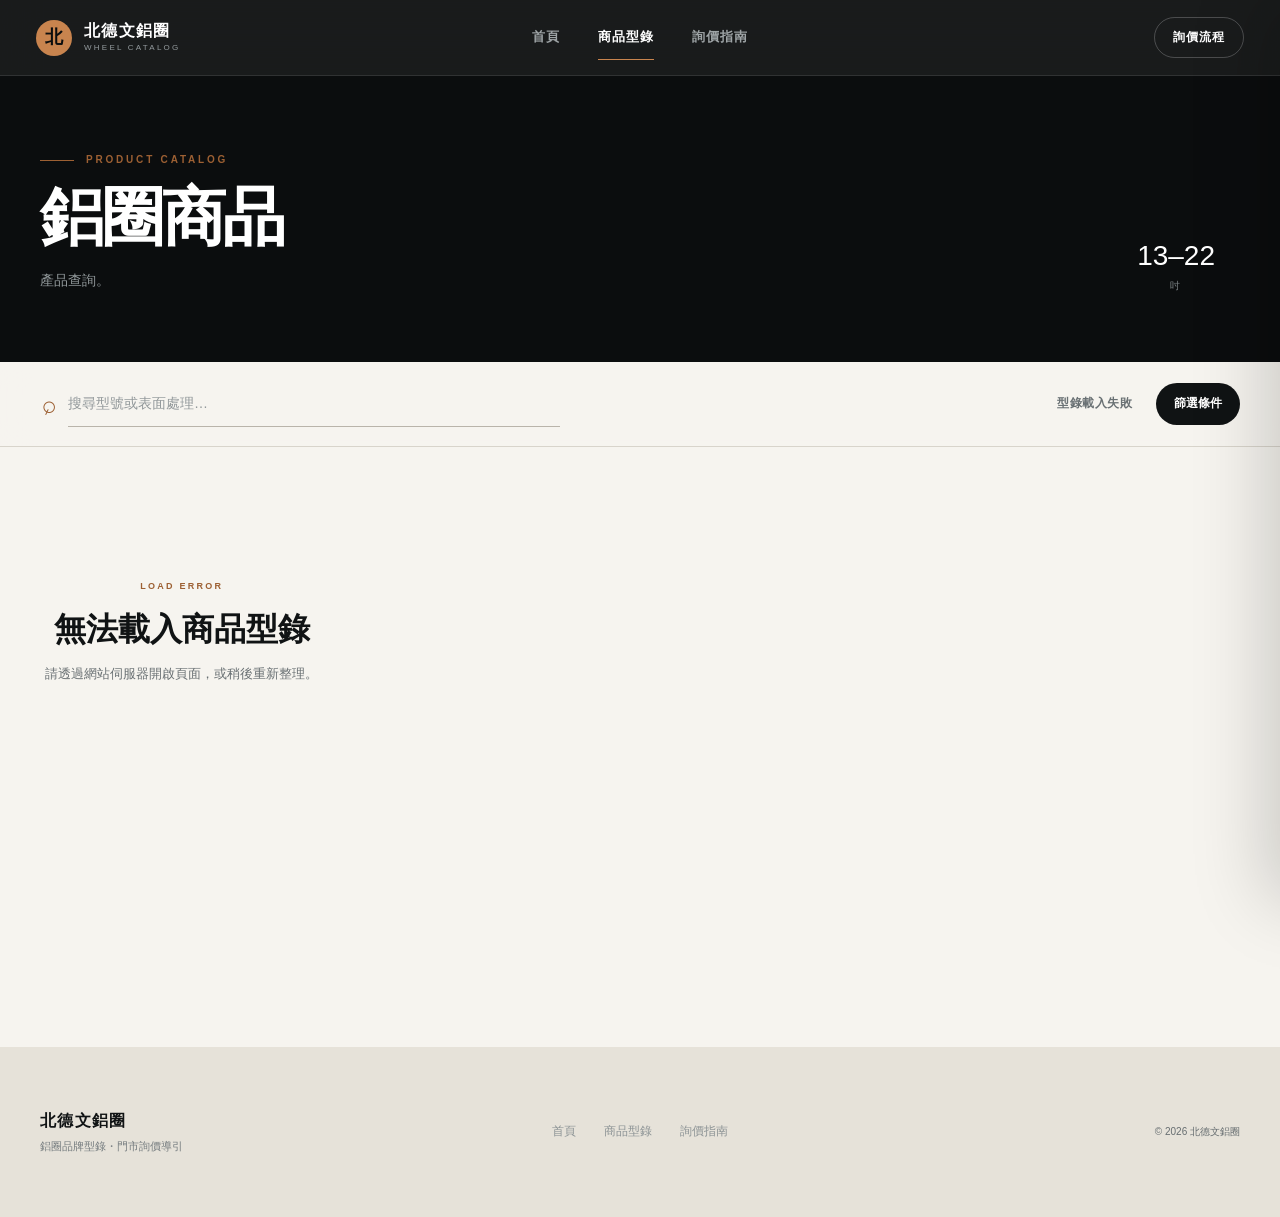
==== productlist.html @ 9b6af327 "Update productlist.html" ====
<!DOCTYPE html>
<html lang="zh-Hant">
<head>
  <meta charset="utf-8">
  <meta name="viewport" content="width=device-width, initial-scale=1, viewport-fit=cover">
  <meta name="description" content="瀏覽北德文鋁圈商品型錄，依型號、尺寸、PCD 與製程篩選，並複製規格至門市詢價。">
  <meta name="theme-color" content="#0b0d0e">
  <title>商品型錄｜北德文鋁圈</title>
  <link rel="icon" href="./public/images/wheels/18/2341古銅色.PNG" type="image/png">
  <link rel="stylesheet" href="./assets/css/style.css">
  <script defer src="./assets/js/app.js"></script>
</head>
<body class="catalog-page">
  <header class="site-header site-header--dark">
    <a class="brand" href="index.html" aria-label="北德文鋁圈首頁">
      <span class="brand__mark" aria-hidden="true">北</span>
      <span class="brand__text">
        <strong>北德文鋁圈</strong>
        <small>WHEEL CATALOG</small>
      </span>
    </a>
    <nav class="site-nav" aria-label="主要導覽">
      <a href="index.html">首頁</a>
      <a class="is-active" href="productlist.html">商品型錄</a>
      <a href="index.html#inquiry">詢價指南</a>
    </nav>
    <a class="header-action" href="index.html#inquiry">詢價流程</a>
  </header>

  <main>
    <section class="catalog-hero">
      <div class="section-shell catalog-hero__inner">
        <div>
          <p class="eyebrow eyebrow--dark"><span></span> PRODUCT CATALOG</p>
          <h1>鋁圈商品</h1>
          <p>產品查詢。</p>
        </div>
        <dl class="catalog-summary" aria-label="型錄資料統計">
          <div><dt>13–22</dt><dd>吋</dd></div>
        </dl>
      </div>
    </section>

    <section class="catalog-tools" aria-label="型錄搜尋與篩選">
      <div class="section-shell catalog-tools__inner">
        <label class="catalog-search" for="searchInput">
          <span aria-hidden="true">⌕</span>
          <input type="search" id="searchInput" placeholder="搜尋型號或表面處理…" autocomplete="off">
        </label>
        <div class="catalog-tools__status">
          <span id="resultCounter" aria-live="polite">載入中…</span>
          <button type="button" id="filterTrigger" class="filter-trigger" aria-controls="filterDrawer" aria-expanded="false">
            篩選條件 <span id="activeFilterCount" class="filter-count hidden">0</span>
          </button>
        </div>
      </div>
    </section>

    <aside id="filterDrawer" class="drawer" aria-hidden="true" aria-labelledby="filterTitle">
      <div class="drawer-header">
        <div><p>FILTER</p><h2 id="filterTitle">精確篩選</h2></div>
        <button type="button" id="filterClose" class="icon-button" aria-label="關閉篩選條件">&times;</button>
      </div>
      <div class="drawer-body">
        <section>
          <h3>吋數</h3>
          <div id="filterSizes" class="chips"></div>
        </section>
        <section>
          <h3>PCD 孔徑</h3>
          <div id="filterPCD" class="chips"></div>
        </section>
        <section>
          <h3>製造工藝</h3>
          <div id="filterCategories" class="chips"></div>
        </section>
      </div>
      <div class="drawer-footer">
        <button type="button" id="filterClear" class="button button--outline">清除條件</button>
        <button type="button" id="filterApply" class="button button--dark">查看結果</button>
      </div>
    </aside>
    <button type="button" id="drawerBackdrop" class="backdrop hidden" aria-label="關閉篩選條件"></button>

    <section class="catalog-results section-shell" aria-labelledby="resultCounter">
      <div id="activeFilters" class="active-filters" aria-live="polite"></div>
      <div id="grid" class="product-grid"></div>
      <div id="emptyState" class="empty-state hidden">
        <span>NO MATCH</span>
        <h2>找不到符合條件的款式</h2>
        <p>試著清除部分篩選，或只使用型號關鍵字搜尋。</p>
        <button type="button" id="emptyClear" class="button button--dark">清除所有條件</button>
      </div>
      <div id="sentinel" aria-hidden="true"></div>
      <div id="loader" class="loader" aria-label="正在載入商品">
        <span></span><span></span><span></span>
      </div>
    </section>
  </main>

  <dialog id="detailModal" class="product-modal" aria-labelledby="modalTitle">
    <div class="product-modal__content">
      <button type="button" class="modal-close icon-button" aria-label="關閉商品規格">&times;</button>
      <div class="product-modal__grid">
        <div class="product-modal__media" id="modalMedia">
        </div>
        <div class="product-modal__info">
          <p id="modalCategory" class="modal-eyebrow"></p>
          <h2 id="modalTitle"></h2>
          <p id="modalSubtitle" class="modal-subtitle"></p>

          <div class="variant-heading">
            <div><strong>可選規格</strong><span id="modalVariantCount"></span></div>
            <small>帳面規格，實際適配請由門市確認</small>
          </div>
          <div class="variant-table-wrap">
            <table class="variant-table">
              <thead><tr><th>吋數</th><th>PCD</th><th>J 值</th><th>ET</th><th>中心孔</th></tr></thead>
              <tbody id="modalVariants"></tbody>
            </table>
          </div>

          <div class="inquiry-panel">
            <div><strong>準備詢價</strong><p>複製型號與規格，再連同車型、年份交給門市確認。</p></div>
            <button type="button" id="copyInquiry" class="button button--accent">複製詢價資訊</button>
          </div>
        </div>
      </div>
    </div>
  </dialog>

  <div id="toast" class="toast" role="status" aria-live="polite"></div>

  <footer class="site-footer site-footer--light">
    <div class="site-footer__inner">
      <div><strong>北德文鋁圈</strong><p>鋁圈品牌型錄・門市詢價導引</p></div>
      <div class="site-footer__links"><a href="index.html">首頁</a><a href="productlist.html">商品型錄</a><a href="index.html#inquiry">詢價指南</a></div>
      <small>&copy; 2026 北德文鋁圈</small>
    </div>
  </footer>
</body>
</html>
---- assets/css/style.css ----
@charset "UTF-8";

:root {
  --font-primary: "Microsoft JhengHei", "微軟正黑體", Arial, sans-serif;
  --ink: #101314;
  --ink-soft: #292e30;
  --paper: #f3f1eb;
  --paper-deep: #e9e5dc;
  --panel: #ffffff;
  --muted: #697073;
  --line: #d8d4cb;
  --accent: #c8844e;
  --accent-dark: #9d6033;
  --dark: #0b0d0e;
  --dark-panel: #141719;
  --radius-sm: 8px;
  --radius-md: 16px;
  --radius-lg: 28px;
  --shadow-soft: 0 22px 60px rgba(17, 20, 21, 0.1);
  --shell: 1360px;
}

*, *::before, *::after { box-sizing: border-box; }

html { scroll-behavior: smooth; }

body {
  margin: 0;
  min-width: 320px;
  color: var(--ink);
  background: var(--paper);
  font-family: var(--font-primary);
  line-height: 1.6;
  -webkit-font-smoothing: antialiased;
}

body:has(dialog[open]) { overflow: hidden; }

a { color: inherit; text-decoration: none; }
button, input { font: inherit; }
button { color: inherit; }
img { display: block; max-width: 100%; }
h1, h2, h3, p { margin-top: 0; }

.hidden { display: none !important; }
.section-shell { width: min(calc(100% - 80px), var(--shell)); margin-inline: auto; }

.site-header {
  position: sticky;
  top: 0;
  z-index: 1000;
  height: 76px;
  display: grid;
  grid-template-columns: 1fr auto 1fr;
  align-items: center;
  padding: 0 max(36px, calc((100vw - var(--shell)) / 2));
  border-bottom: 1px solid rgba(255, 255, 255, 0.1);
}

.site-header--dark {
  color: #fff;
  background: rgba(11, 13, 14, 0.94);
  backdrop-filter: blur(18px);
}

.brand { display: inline-flex; align-items: center; gap: 12px; justify-self: start; }
.brand__mark {
  width: 36px;
  height: 36px;
  display: grid;
  place-items: center;
  color: var(--dark);
  background: var(--accent);
  border-radius: 50%;
  font-family: var(--font-primary);
  font-size: 18px;
  font-weight: 800;
}
.brand__text { display: grid; line-height: 1.1; }
.brand__text strong { font-size: 16px; letter-spacing: 0.08em; }
.brand__text small { margin-top: 5px; color: #949b9e; font-size: 8px; letter-spacing: 0.28em; }

.site-nav { display: flex; align-items: center; gap: 38px; }
.site-nav a { position: relative; color: #9ea4a6; font-size: 13px; font-weight: 650; letter-spacing: 0.08em; }
.site-nav a::after {
  content: "";
  position: absolute;
  right: 0;
  bottom: -12px;
  left: 0;
  height: 1px;
  background: var(--accent);
  transform: scaleX(0);
  transition: transform 180ms ease;
}
.site-nav a:hover, .site-nav a.is-active { color: #fff; }
.site-nav a:hover::after, .site-nav a.is-active::after { transform: scaleX(1); }

.header-action {
  justify-self: end;
  padding: 10px 18px;
  border: 1px solid rgba(255, 255, 255, 0.22);
  border-radius: 999px;
  font-size: 12px;
  font-weight: 700;
  letter-spacing: 0.08em;
  transition: border-color 180ms ease, background 180ms ease;
}
.header-action:hover { background: rgba(255, 255, 255, 0.08); border-color: rgba(255, 255, 255, 0.5); }

.button {
  min-height: 48px;
  display: inline-flex;
  align-items: center;
  justify-content: center;
  gap: 12px;
  padding: 0 22px;
  border: 1px solid transparent;
  border-radius: 999px;
  cursor: pointer;
  font-size: 13px;
  font-weight: 760;
  letter-spacing: 0.04em;
  transition: transform 180ms ease, background 180ms ease, border-color 180ms ease;
}
.button:hover { transform: translateY(-2px); }
.button--accent { color: #111; background: var(--accent); }
.button--accent:hover { background: #d89660; }
.button--dark { color: #fff; background: var(--ink); }
.button--dark:hover { background: #252a2c; }
.button--light { color: var(--dark); background: #fff; }
.button--outline { color: var(--ink); background: transparent; border-color: var(--line); }
.button--ghost-light { color: #fff; border-color: rgba(255, 255, 255, 0.22); }
.button--ghost-light:hover { border-color: rgba(255, 255, 255, 0.6); background: rgba(255, 255, 255, 0.06); }

.eyebrow, .section-kicker {
  display: flex;
  align-items: center;
  gap: 12px;
  color: var(--accent);
  font-size: 10px;
  font-weight: 800;
  letter-spacing: 0.28em;
  text-transform: uppercase;
}
.eyebrow span { width: 34px; height: 1px; background: currentColor; }
.eyebrow--dark { color: var(--accent-dark); }

/* Home */
.home-hero {
  position: relative;
  min-height: calc(100vh - 76px);
  overflow: hidden;
  color: #fff;
  background:
    radial-gradient(circle at 70% 42%, rgba(200, 132, 78, 0.12), transparent 34%),
    linear-gradient(110deg, #0b0d0e 0%, #101315 62%, #080a0b 100%);
}
.home-hero::before {
  content: "";
  position: absolute;
  inset: 0;
  opacity: 0.22;
  background-image: linear-gradient(rgba(255,255,255,0.045) 1px, transparent 1px), linear-gradient(90deg, rgba(255,255,255,0.045) 1px, transparent 1px);
  background-size: 80px 80px;
  mask-image: linear-gradient(90deg, transparent, #000 55%, #000);
}
.home-hero__inner {
  position: relative;
  z-index: 1;
  width: min(calc(100% - 80px), var(--shell));
  min-height: calc(100vh - 76px);
  margin-inline: auto;
  display: grid;
  grid-template-columns: minmax(480px, 0.92fr) minmax(520px, 1.08fr);
  align-items: center;
  gap: 58px;
  padding: 70px 0 60px;
}
.home-hero__copy { position: relative; z-index: 2; }
.home-hero__copy h1 {
  margin: 24px 0 24px;
  max-width: 720px;
  font-family: var(--font-primary);
  font-size: clamp(58px, 5.4vw, 86px);
  font-weight: 600;
  line-height: 1.09;
  letter-spacing: -0.055em;
}
.home-hero__copy h1 em { color: var(--accent); font-style: normal; }
.home-hero__lead { max-width: 590px; margin-bottom: 34px; color: #aeb4b6; font-size: 16px; line-height: 1.9; }
.hero-actions { display: flex; flex-wrap: wrap; gap: 12px; }
.hero-facts { display: flex; gap: 0; margin: 52px 0 0; }
.hero-facts div { min-width: 128px; padding-right: 30px; }
.hero-facts div + div { padding-left: 30px; border-left: 1px solid rgba(255, 255, 255, 0.14); }
.hero-facts dt { font-family: var(--font-primary); font-size: 28px; line-height: 1; }
.hero-facts dd { margin: 8px 0 0; color: #7e8588; font-size: 11px; letter-spacing: 0.13em; }

.home-hero__visual { position: relative; min-height: 650px; display: grid; place-items: center; }
.hero-visual__label {
  position: absolute;
  top: 4%;
  right: -5%;
  color: rgba(255, 255, 255, 0.035);
  font-family: var(--font-primary);
  font-size: 220px;
  font-weight: 700;
  letter-spacing: -0.08em;
}
.hero-wheel-stage {
  position: relative;
  width: min(100%, 650px);
  aspect-ratio: 1;
  display: grid;
  place-items: center;
  overflow: hidden;
  border: 1px solid rgba(255, 255, 255, 0.1);
  border-radius: 50%;
  background: #666;
  box-shadow: 0 50px 120px rgba(0, 0, 0, 0.45);
}
.hero-wheel-stage::after {
  content: "";
  position: absolute;
  inset: 6%;
  border: 1px solid rgba(255, 255, 255, 0.12);
  border-radius: 50%;
  pointer-events: none;
}
.hero-wheel-stage img { width: 100%; height: 100%; object-fit: cover; }
.hero-spec-card {
  position: absolute;
  right: 0;
  bottom: 9%;
  min-width: 255px;
  display: grid;
  padding: 20px 22px;
  border-left: 3px solid var(--accent);
  background: rgba(13, 16, 17, 0.9);
  box-shadow: var(--shadow-soft);
  backdrop-filter: blur(16px);
}
.hero-spec-card span { color: var(--accent); font-size: 9px; font-weight: 800; letter-spacing: 0.2em; }
.hero-spec-card strong { margin-top: 6px; font-size: 17px; }
.hero-spec-card small { margin-top: 3px; color: #8d9496; font-size: 11px; }

.catalog-shortcuts { padding: 112px 0 120px; }
.section-heading { margin-bottom: 44px; }
.section-heading--split { display: flex; align-items: end; justify-content: space-between; gap: 50px; }
.section-heading h2 {
  max-width: 680px;
  margin: 8px 0 0;
  font-family: var(--font-primary);
  font-size: clamp(36px, 3.5vw, 54px);
  font-weight: 600;
  line-height: 1.2;
  letter-spacing: -0.04em;
}
.section-heading--split > p { max-width: 430px; margin: 0; color: var(--muted); font-size: 14px; line-height: 1.9; }

.process-grid { display: grid; grid-template-columns: repeat(3, 1fr); gap: 18px; scroll-margin-top: 110px; }
.process-card {
  min-height: 310px;
  display: grid;
  grid-template-rows: auto 1fr auto;
  padding: 30px;
  border: 1px solid var(--line);
  border-radius: var(--radius-md);
  background: rgba(255, 255, 255, 0.38);
  transition: transform 220ms ease, background 220ms ease, box-shadow 220ms ease;
}
.process-card:hover { transform: translateY(-8px); background: #fff; box-shadow: var(--shadow-soft); }
.process-card--accent { color: #fff; border-color: var(--ink); background: var(--ink); }
.process-card--accent:hover { background: #202426; }
.process-card__number { justify-self: end; color: var(--accent); font-family: var(--font-primary); font-size: 20px; }
.process-card div { align-self: end; }
.process-card div > p { margin-bottom: 10px; color: var(--accent); font-size: 9px; font-weight: 800; letter-spacing: 0.24em; }
.process-card h3 { margin-bottom: 12px; font-size: 28px; letter-spacing: -0.03em; }
.process-card div > span { color: var(--muted); font-size: 13px; line-height: 1.8; }
.process-card--accent div > span { color: #aeb4b6; }
.process-card b { margin-top: 22px; font-size: 24px; font-weight: 400; }

.featured-section { padding: 112px 0 124px; background: #fff; }
.text-link { color: var(--ink); font-size: 13px; font-weight: 750; border-bottom: 1px solid var(--ink); }
.featured-grid { display: grid; grid-template-columns: repeat(3, 1fr); gap: 20px; }
.featured-card { display: block; }
.featured-card__media {
  position: relative;
  aspect-ratio: 1 / 1.08;
  overflow: hidden;
  background: #666;
}
.featured-card__media img { width: 100%; height: 100%; object-fit: cover; transition: transform 550ms cubic-bezier(.2,.7,.2,1); }
.featured-card:hover .featured-card__media img { transform: scale(1.035); }
.featured-card__media > span {
  position: absolute;
  top: 18px;
  left: 18px;
  padding: 7px 11px;
  color: #fff;
  background: rgba(10, 12, 13, 0.78);
  font-size: 10px;
  font-weight: 800;
  letter-spacing: 0.1em;
}
.featured-card__body { display: flex; align-items: end; justify-content: space-between; padding: 18px 2px 0; }
.featured-card__body small { color: var(--accent-dark); font-size: 9px; font-weight: 800; letter-spacing: 0.18em; }
.featured-card__body h3 { margin: 2px 0 0; font-family: var(--font-primary); font-size: 30px; line-height: 1; }
.featured-card__body p { margin: 0; color: var(--muted); font-size: 12px; }

.inquiry-section { padding: 120px 0; color: #fff; background: var(--dark); scroll-margin-top: 76px; }
.section-kicker--light { color: var(--accent); }
.inquiry-layout { display: grid; grid-template-columns: 0.9fr 1.1fr; gap: 110px; align-items: center; }
.inquiry-copy h2 { margin: 10px 0 22px; font-family: var(--font-primary); font-size: clamp(42px, 4vw, 62px); font-weight: 600; line-height: 1.2; letter-spacing: -0.04em; }
.inquiry-copy > p:not(.section-kicker) { max-width: 520px; margin-bottom: 30px; color: #989fa2; font-size: 14px; line-height: 1.9; }
.inquiry-steps { margin: 0; padding: 0; list-style: none; border-top: 1px solid rgba(255,255,255,.13); }
.inquiry-steps li { display: grid; grid-template-columns: 60px 1fr; gap: 22px; padding: 28px 0; border-bottom: 1px solid rgba(255,255,255,.13); }
.inquiry-steps li > span { color: var(--accent); font-family: var(--font-primary); font-size: 19px; }
.inquiry-steps strong { font-size: 16px; }
.inquiry-steps p { margin: 6px 0 0; color: #858c8f; font-size: 13px; }

.site-footer { color: #fff; background: #070809; }
.site-footer--light { color: var(--ink); background: #e6e2d9; }
.site-footer__inner {
  width: min(calc(100% - 80px), var(--shell));
  min-height: 170px;
  margin-inline: auto;
  display: grid;
  grid-template-columns: 1fr auto 1fr;
  align-items: center;
  gap: 30px;
}
.site-footer strong { font-size: 16px; letter-spacing: 0.08em; }
.site-footer p { margin: 5px 0 0; color: #757c7f; font-size: 11px; }
.site-footer__links { display: flex; gap: 28px; color: #8c9395; font-size: 12px; }
.site-footer small { justify-self: end; color: #666d70; font-size: 10px; }

/* Catalog */
.catalog-page { background: #f6f4ef; }
.catalog-hero { padding: 76px 0 68px; color: #fff; background: var(--dark); }
.catalog-hero__inner { display: flex; align-items: end; justify-content: space-between; gap: 70px; }
.catalog-hero h1 { margin: 16px 0 16px; font-family: var(--font-primary); font-size: clamp(46px, 5vw, 70px); font-weight: 600; letter-spacing: -0.05em; line-height: 1.05; }
.catalog-hero__inner > div > p:last-child { max-width: 650px; margin-bottom: 0; color: #92999b; font-size: 14px; line-height: 1.9; }
.catalog-summary { display: flex; flex-shrink: 0; margin: 0; }
.catalog-summary div { min-width: 105px; padding: 0 25px; text-align: center; }
.catalog-summary div + div { border-left: 1px solid rgba(255,255,255,.14); }
.catalog-summary dt { font-family: var(--font-primary); font-size: 28px; line-height: 1; }
.catalog-summary dd { margin: 8px 0 0; color: #7e8588; font-size: 10px; letter-spacing: .12em; }

.catalog-tools { position: sticky; top: 76px; z-index: 90; border-bottom: 1px solid var(--line); background: rgba(246, 244, 239, .92); backdrop-filter: blur(16px); }
.catalog-tools__inner { min-height: 84px; display: flex; align-items: center; justify-content: space-between; gap: 30px; }
.catalog-search { width: min(520px, 48vw); display: flex; align-items: center; gap: 13px; }
.catalog-search > span { color: var(--accent-dark); font-size: 25px; transform: rotate(-20deg); }
.catalog-search input { width: 100%; padding: 12px 0; border: 0; border-bottom: 1px solid #b9b4aa; outline: none; color: var(--ink); background: transparent; font-size: 14px; }
.catalog-search input:focus { border-color: var(--ink); }
.catalog-search input::placeholder { color: #92989a; }
.catalog-tools__status { display: flex; align-items: center; gap: 24px; }
#resultCounter { color: var(--muted); font-size: 12px; font-weight: 650; letter-spacing: .04em; }
.filter-trigger { min-height: 42px; padding: 0 18px; border: 0; border-radius: 999px; color: #fff; background: var(--ink); cursor: pointer; font-size: 12px; font-weight: 740; }
.filter-count { min-width: 20px; height: 20px; display: inline-grid; place-items: center; margin-left: 6px; border-radius: 50%; color: var(--ink); background: var(--accent); font-size: 10px; }

.catalog-results { min-height: 600px; padding-top: 34px; padding-bottom: 110px; }
.active-filters { min-height: 0; display: flex; flex-wrap: wrap; gap: 8px; margin-bottom: 22px; }
.active-filters:empty { margin-bottom: 0; }
.active-filter {
  display: inline-flex;
  align-items: center;
  gap: 8px;
  padding: 7px 11px;
  border: 1px solid var(--line);
  border-radius: 999px;
  background: #fff;
  font-size: 11px;
}
.active-filter button { border: 0; padding: 0; background: none; cursor: pointer; color: var(--muted); }

.product-grid { display: grid; grid-template-columns: repeat(4, minmax(0, 1fr)); gap: 22px; }
.product-card {
  min-width: 0;
  padding: 0;
  overflow: hidden;
  border: 1px solid #e2ded5;
  border-radius: var(--radius-md);
  text-align: left;
  background: #fff;
  cursor: pointer;
  transition: transform 220ms ease, box-shadow 220ms ease, border-color 220ms ease;
}
.product-card:hover { transform: translateY(-7px); border-color: #c9c3b8; box-shadow: var(--shadow-soft); }
.product-card__media { position: relative; aspect-ratio: 1 / 1.02; overflow: hidden; display: grid; place-items: center; background: #666; }
.product-card__media img { width: 100%; height: 100%; object-fit: cover; transition: transform 420ms ease; }
.product-card:hover .product-card__media img { transform: scale(1.025); }
.product-card__badge { position: absolute; top: 14px; left: 14px; z-index: 2; padding: 6px 10px; color: #fff; background: rgba(10,12,13,.82); font-size: 9px; font-weight: 800; letter-spacing: .12em; }
.product-card__placeholder { width: 100%; height: 100%; display: grid; place-items: center; align-content: center; gap: 6px; color: rgba(255,255,255,.72); background: radial-gradient(circle, #797979, #555); }
.product-card__placeholder strong { font-family: var(--font-primary); font-size: 28px; }
.product-card__placeholder span { font-size: 9px; letter-spacing: .2em; }
.product-card__body { padding: 19px 20px 20px; }
.product-card__heading { display: flex; align-items: start; justify-content: space-between; gap: 12px; }
.product-card__heading h2 { margin: 0; font-family: var(--font-primary); font-size: 26px; line-height: 1; }
.product-card__heading span { color: var(--accent-dark); font-size: 10px; font-weight: 750; white-space: nowrap; }
.product-card__finish { min-height: 22px; margin: 8px 0 16px; color: var(--muted); font-size: 12px; }
.product-card__specs { display: grid; grid-template-columns: 1fr 1fr; gap: 8px; padding-top: 14px; border-top: 1px solid #ece9e2; }
.product-card__specs div { display: grid; }
.product-card__specs small { color: #9a9fa1; font-size: 8px; font-weight: 800; letter-spacing: .12em; }
.product-card__specs strong { overflow: hidden; margin-top: 2px; font-size: 11px; font-weight: 700; text-overflow: ellipsis; white-space: nowrap; }

.empty-state { max-width: 500px; margin: 90px auto; text-align: center; }
.empty-state > span { color: var(--accent-dark); font-size: 9px; font-weight: 800; letter-spacing: .25em; }
.empty-state h2 { margin: 8px 0; font-family: var(--font-primary); font-size: 32px; }
.empty-state p { margin-bottom: 24px; color: var(--muted); font-size: 13px; }
.loader { height: 80px; display: flex; align-items: center; justify-content: center; gap: 6px; }
.loader span { width: 5px; height: 5px; border-radius: 50%; background: var(--accent); animation: pulse 900ms infinite alternate; }
.loader span:nth-child(2) { animation-delay: 160ms; }
.loader span:nth-child(3) { animation-delay: 320ms; }
@keyframes pulse { to { opacity: .22; transform: translateY(-4px); } }

.drawer {
  position: fixed;
  top: 0;
  right: -410px;
  z-index: 1300;
  width: min(400px, 100vw);
  height: 100dvh;
  display: flex;
  flex-direction: column;
  background: #fff;
  box-shadow: -24px 0 70px rgba(0,0,0,.18);
  transition: right 300ms cubic-bezier(.2,.7,.2,1);
}
.drawer.open { right: 0; }
.drawer-header { display: flex; align-items: center; justify-content: space-between; padding: 28px 30px; border-bottom: 1px solid var(--line); }
.drawer-header p { margin: 0 0 2px; color: var(--accent-dark); font-size: 8px; font-weight: 800; letter-spacing: .22em; }
.drawer-header h2 { margin: 0; font-family: var(--font-primary); font-size: 27px; }
.icon-button { width: 38px; height: 38px; display: grid; place-items: center; padding: 0; border: 1px solid var(--line); border-radius: 50%; background: #fff; cursor: pointer; font-size: 22px; line-height: 1; }
.drawer-body { flex: 1; overflow-y: auto; padding: 28px 30px; }
.drawer-body section + section { margin-top: 32px; }
.drawer-body h3 { margin-bottom: 13px; color: #777e80; font-size: 10px; font-weight: 800; letter-spacing: .12em; }
.chips { display: flex; flex-wrap: wrap; gap: 8px; }
.chip { padding: 8px 13px; border: 1px solid var(--line); border-radius: 999px; background: #fff; cursor: pointer; font-size: 11px; transition: all 160ms ease; }
.chip:hover { border-color: #9d9890; }
.chip.active { color: #fff; border-color: var(--ink); background: var(--ink); }
.drawer-footer { display: grid; grid-template-columns: 1fr 1.15fr; gap: 10px; padding: 20px 30px 28px; border-top: 1px solid var(--line); }
.backdrop { position: fixed; inset: 0; z-index: 1200; width: 100%; height: 100%; border: 0; background: rgba(0,0,0,.48); backdrop-filter: blur(4px); }

dialog.product-modal {
  width: min(1120px, calc(100vw - 80px));
  max-height: min(820px, calc(100dvh - 60px));
  margin: auto;
  padding: 0;
  overflow: hidden;
  border: 0;
  border-radius: var(--radius-lg);
  background: #fff;
  box-shadow: 0 35px 100px rgba(0,0,0,.4);
}
dialog.product-modal::backdrop { background: rgba(5,7,8,.82); backdrop-filter: blur(10px); }
.product-modal__content { position: relative; }
.modal-close { position: absolute; top: 20px; right: 20px; z-index: 5; }
.product-modal__grid { display: grid; grid-template-columns: minmax(380px, .85fr) minmax(520px, 1.15fr); min-height: 650px; }
.product-modal__media { display: grid; place-items: center; overflow: hidden; background: #666; }
.product-modal__media img { width: 100%; height: 100%; object-fit: cover; }
.product-modal__info { min-width: 0; padding: 54px 48px 40px; overflow: auto; }
.modal-eyebrow { margin-bottom: 4px; color: var(--accent-dark); font-size: 9px; font-weight: 850; letter-spacing: .2em; }
#modalTitle { margin: 0; font-family: var(--font-primary); font-size: 46px; line-height: 1; }
.modal-subtitle { margin: 10px 0 30px; color: var(--muted); font-size: 13px; }
.variant-heading { display: flex; align-items: end; justify-content: space-between; gap: 20px; padding-top: 22px; border-top: 1px solid var(--line); }
.variant-heading div { display: flex; align-items: center; gap: 10px; }
.variant-heading div > span { color: var(--muted); font-size: 11px; }
.variant-heading > small { color: #93999b; font-size: 9px; }
.variant-table-wrap { max-height: 260px; margin-top: 14px; overflow: auto; border: 1px solid #e3dfd7; border-radius: var(--radius-sm); }
.variant-table { width: 100%; border-collapse: collapse; font-variant-numeric: tabular-nums; }
.variant-table th { position: sticky; top: 0; padding: 10px 12px; color: #878d8f; background: #f2f0eb; text-align: left; font-size: 9px; letter-spacing: .08em; }
.variant-table td { padding: 10px 12px; border-top: 1px solid #eeeae3; font-size: 11px; font-weight: 650; }
.inquiry-panel { display: grid; grid-template-columns: 1fr auto; gap: 24px; align-items: center; margin-top: 24px; padding: 20px; border-radius: var(--radius-md); background: #f1eee7; }
.inquiry-panel strong { font-size: 13px; }
.inquiry-panel p { margin: 3px 0 0; color: var(--muted); font-size: 10px; }
.inquiry-panel .button { white-space: nowrap; }

.toast { position: fixed; right: 30px; bottom: 30px; z-index: 1500; padding: 13px 18px; border-radius: 999px; color: #fff; background: var(--ink); box-shadow: var(--shadow-soft); font-size: 12px; opacity: 0; transform: translateY(12px); pointer-events: none; transition: opacity 180ms ease, transform 180ms ease; }
.toast.show { opacity: 1; transform: translateY(0); }

:focus-visible { outline: 2px solid var(--accent); outline-offset: 3px; }

@media (max-width: 1150px) {
  .home-hero__inner { grid-template-columns: .9fr 1.1fr; gap: 28px; }
  .home-hero__copy h1 { font-size: 58px; }
  .home-hero__visual { min-height: 560px; }
  .product-grid { grid-template-columns: repeat(3, minmax(0, 1fr)); }
  .product-modal__grid { grid-template-columns: 40% 60%; }
}

@media (max-width: 900px) {
  .section-shell, .home-hero__inner, .site-footer__inner { width: min(calc(100% - 40px), var(--shell)); }
  .site-header { padding-inline: 20px; grid-template-columns: 1fr auto; }
  .site-nav { display: none; }
  .home-hero__inner { grid-template-columns: 1fr; padding-top: 70px; }
  .home-hero__visual { min-height: 520px; }
  .hero-wheel-stage { width: min(90vw, 560px); }
  .process-grid, .featured-grid { grid-template-columns: 1fr; }
  .featured-card__media { aspect-ratio: 1.5 / 1; }
  .inquiry-layout { grid-template-columns: 1fr; gap: 60px; }
  .catalog-hero__inner { display: grid; }
  .catalog-summary { justify-self: start; }
  .product-grid { grid-template-columns: repeat(2, minmax(0, 1fr)); }
  dialog.product-modal { width: min(680px, calc(100vw - 30px)); max-height: calc(100dvh - 30px); overflow: auto; }
  .product-modal__grid { grid-template-columns: 1fr; }
  .product-modal__media { min-height: 360px; }
}

@media (max-width: 620px) {
  .section-shell, .home-hero__inner, .site-footer__inner { width: min(calc(100% - 28px), var(--shell)); }
  .header-action { display: none; }
  .site-header { grid-template-columns: 1fr; }
  .home-hero__copy h1 { font-size: 45px; }
  .home-hero__lead { font-size: 14px; }
  .hero-facts div { min-width: 0; flex: 1; padding-right: 14px; }
  .hero-facts div + div { padding-left: 14px; }
  .home-hero__visual { min-height: 390px; }
  .hero-spec-card { right: 0; bottom: 0; }
  .section-heading--split { display: grid; gap: 18px; }
  .catalog-shortcuts, .featured-section, .inquiry-section { padding-block: 76px; }
  .catalog-tools__inner { min-height: 104px; display: grid; gap: 10px; padding-block: 12px; }
  .catalog-search { width: 100%; }
  .catalog-tools__status { justify-content: space-between; }
  .product-grid { grid-template-columns: 1fr; }
  .catalog-summary div { min-width: 90px; padding-inline: 16px; }
  .product-modal__info { padding: 42px 20px 24px; }
  .product-modal__media { min-height: 300px; }
  .variant-heading { align-items: start; flex-direction: column; gap: 4px; }
  .inquiry-panel { grid-template-columns: 1fr; }
  .site-footer__inner { grid-template-columns: 1fr; align-content: center; padding-block: 38px; }
  .site-footer small { justify-self: start; }
}

@media (prefers-reduced-motion: reduce) {
  html { scroll-behavior: auto; }
  *, *::before, *::after { animation-duration: .01ms !important; animation-iteration-count: 1 !important; transition-duration: .01ms !important; }
}
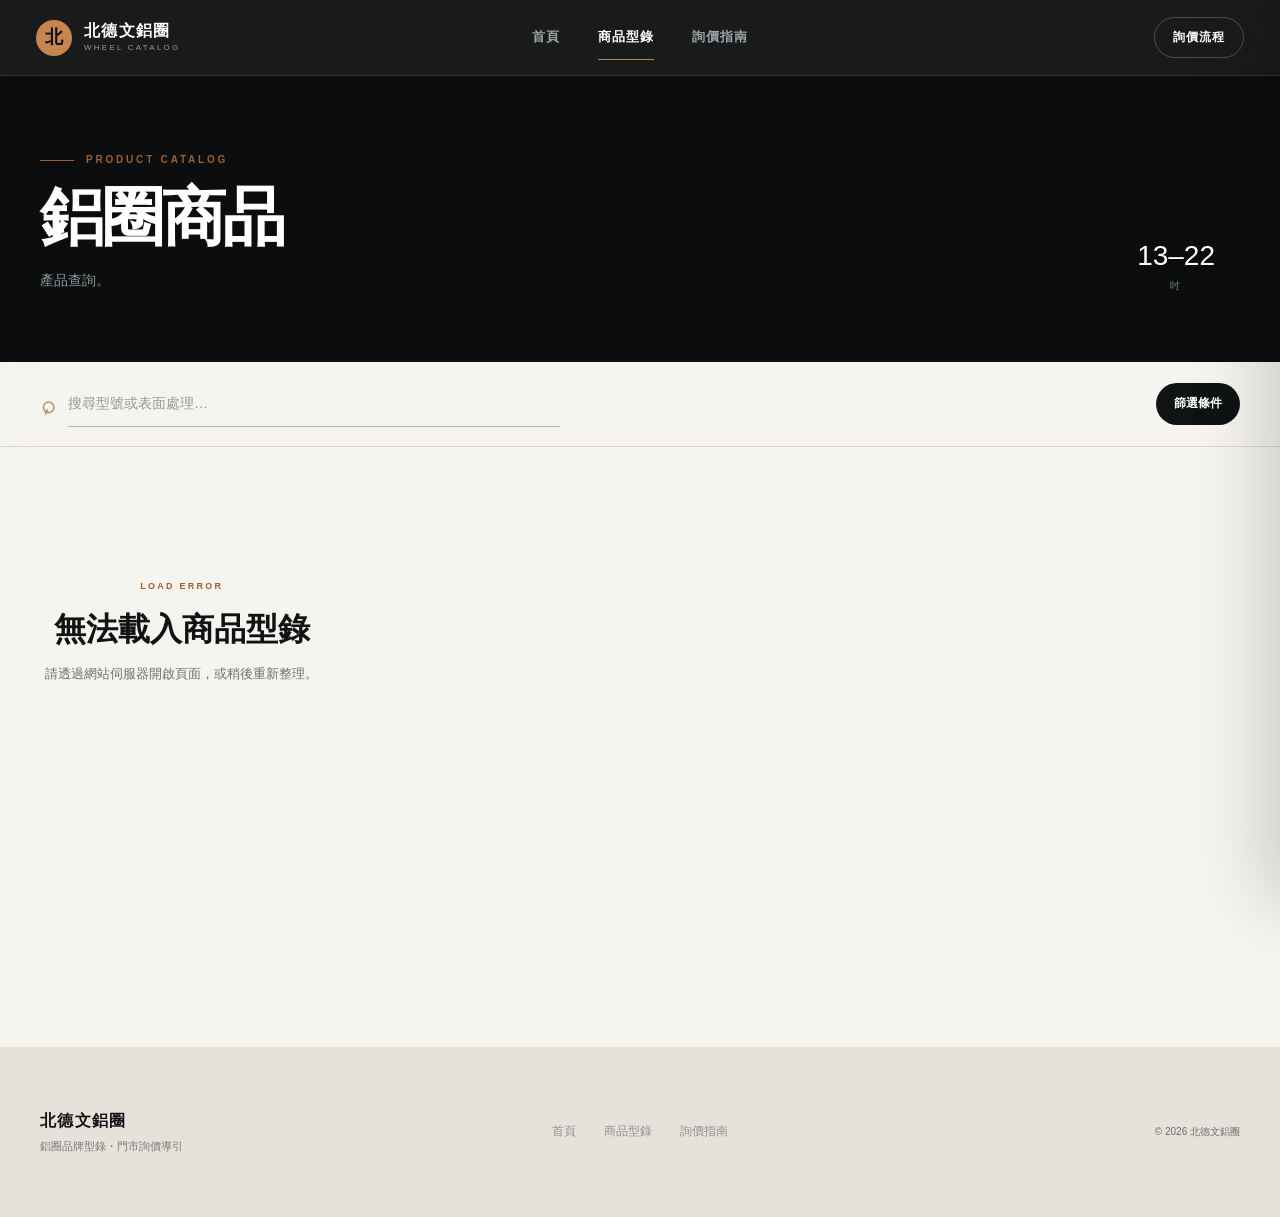
==== commit 9498f78f: "Update productlist.html" ====
--- a/productlist.html
+++ b/productlist.html
@@ -48,7 +48,7 @@
           <input type="search" id="searchInput" placeholder="搜尋型號或表面處理…" autocomplete="off">
         </label>
         <div class="catalog-tools__status">
-          <span id="resultCounter" aria-live="polite">載入中…</span>
+          
           <button type="button" id="filterTrigger" class="filter-trigger" aria-controls="filterDrawer" aria-expanded="false">
             篩選條件 <span id="activeFilterCount" class="filter-count hidden">0</span>
           </button>
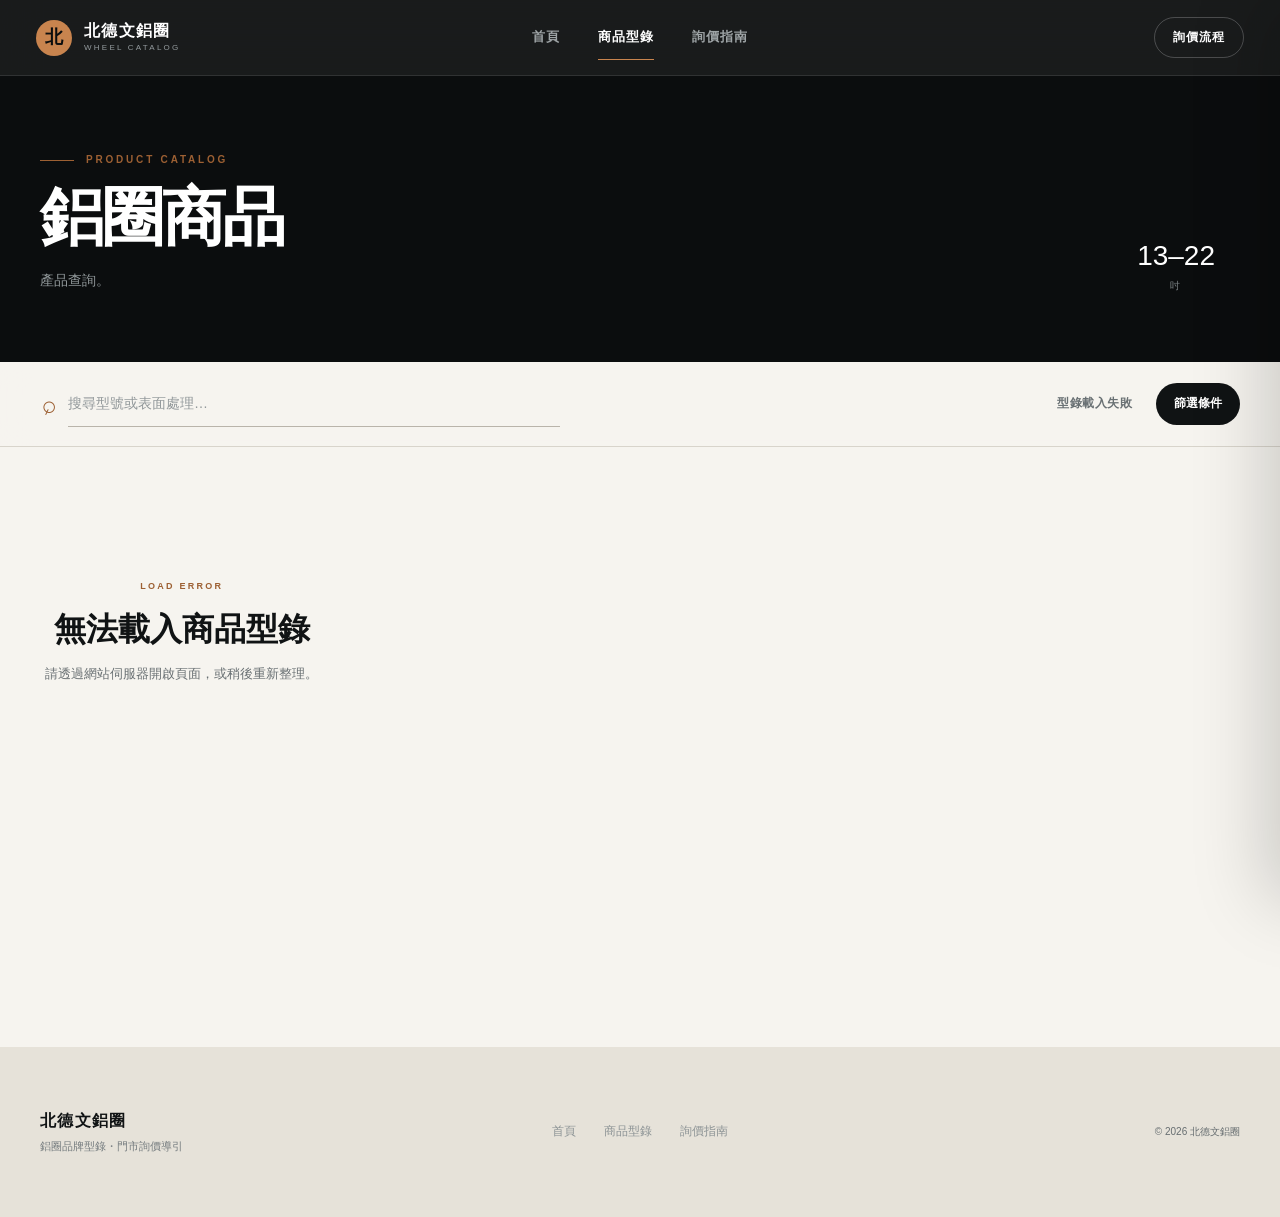
==== commit f6f4815a: "Remove model and spec count from catalog summary Removed unused model and spec count elements from t" ====
--- a/productlist.html
+++ b/productlist.html
@@ -48,7 +48,7 @@
           <input type="search" id="searchInput" placeholder="搜尋型號或表面處理…" autocomplete="off">
         </label>
         <div class="catalog-tools__status">
-          
+          <span id="resultCounter" aria-live="polite">載入中…</span>
           <button type="button" id="filterTrigger" class="filter-trigger" aria-controls="filterDrawer" aria-expanded="false">
             篩選條件 <span id="activeFilterCount" class="filter-count hidden">0</span>
           </button>
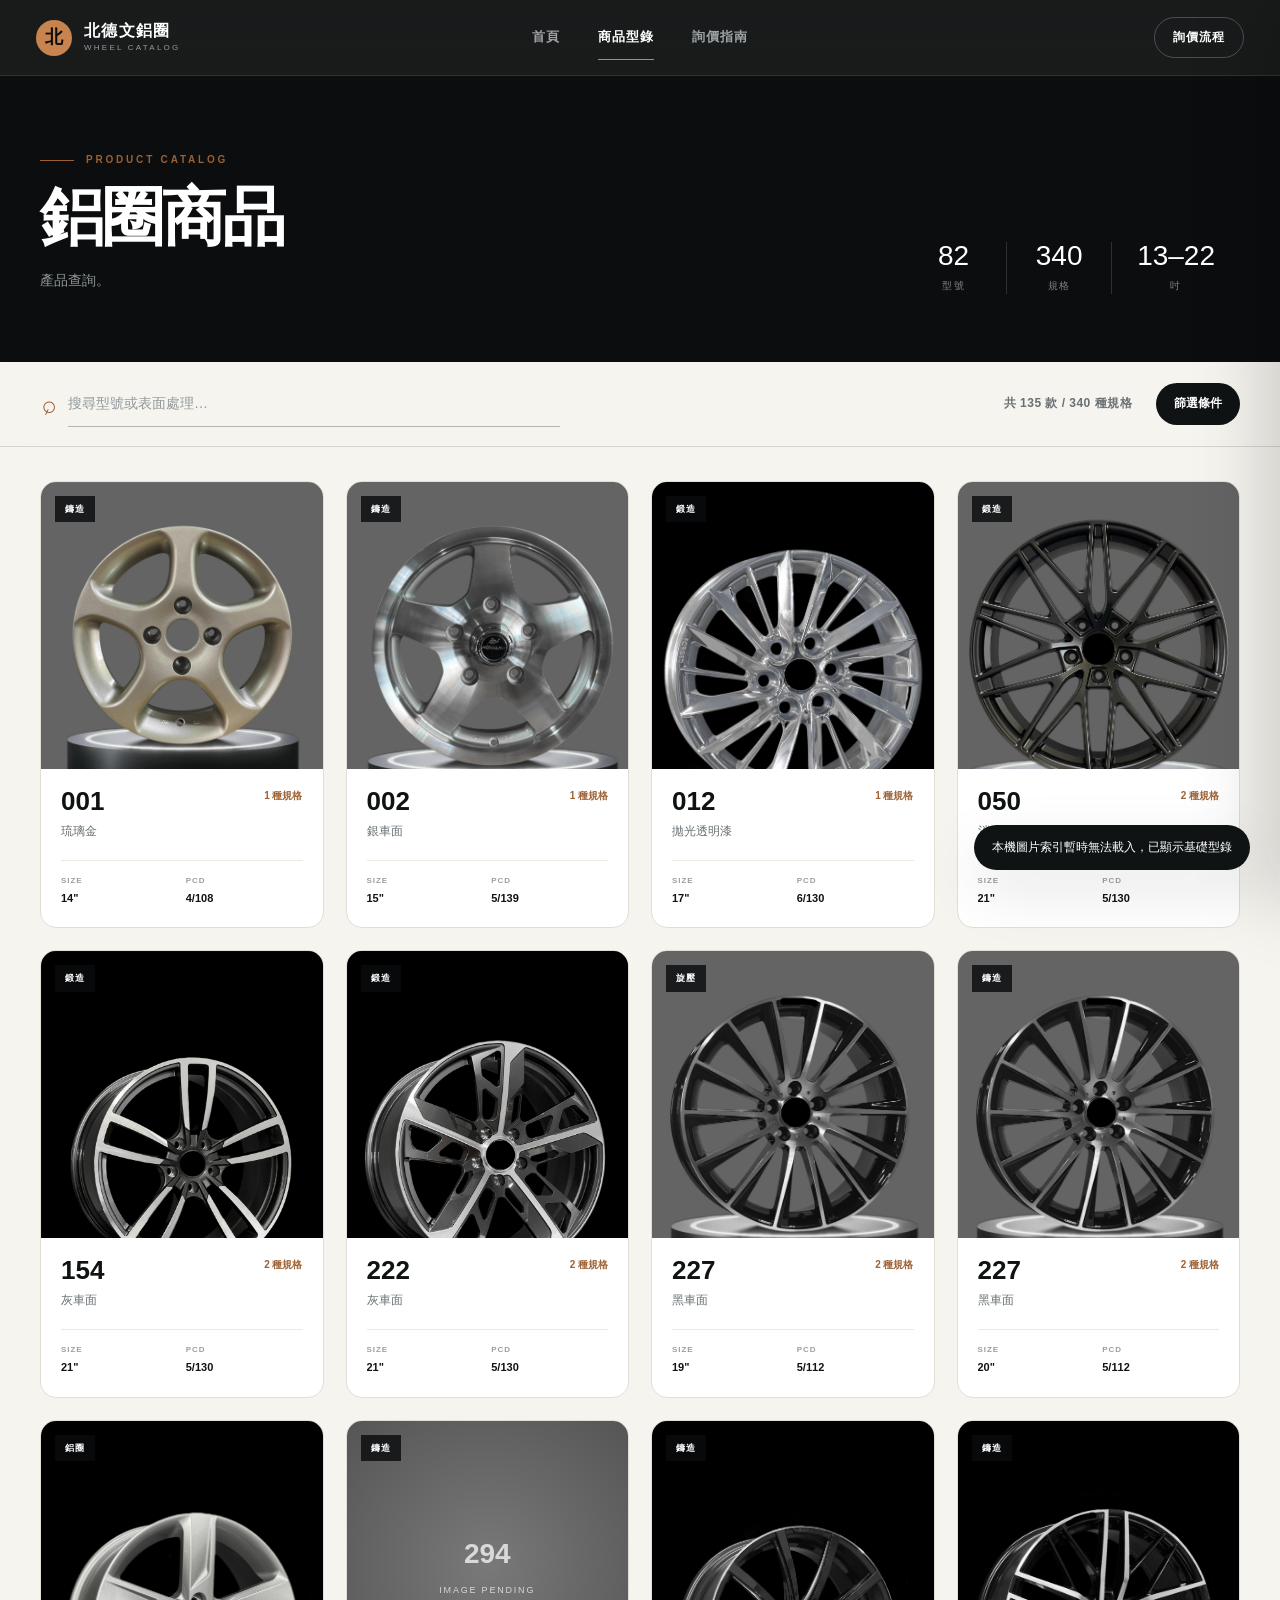
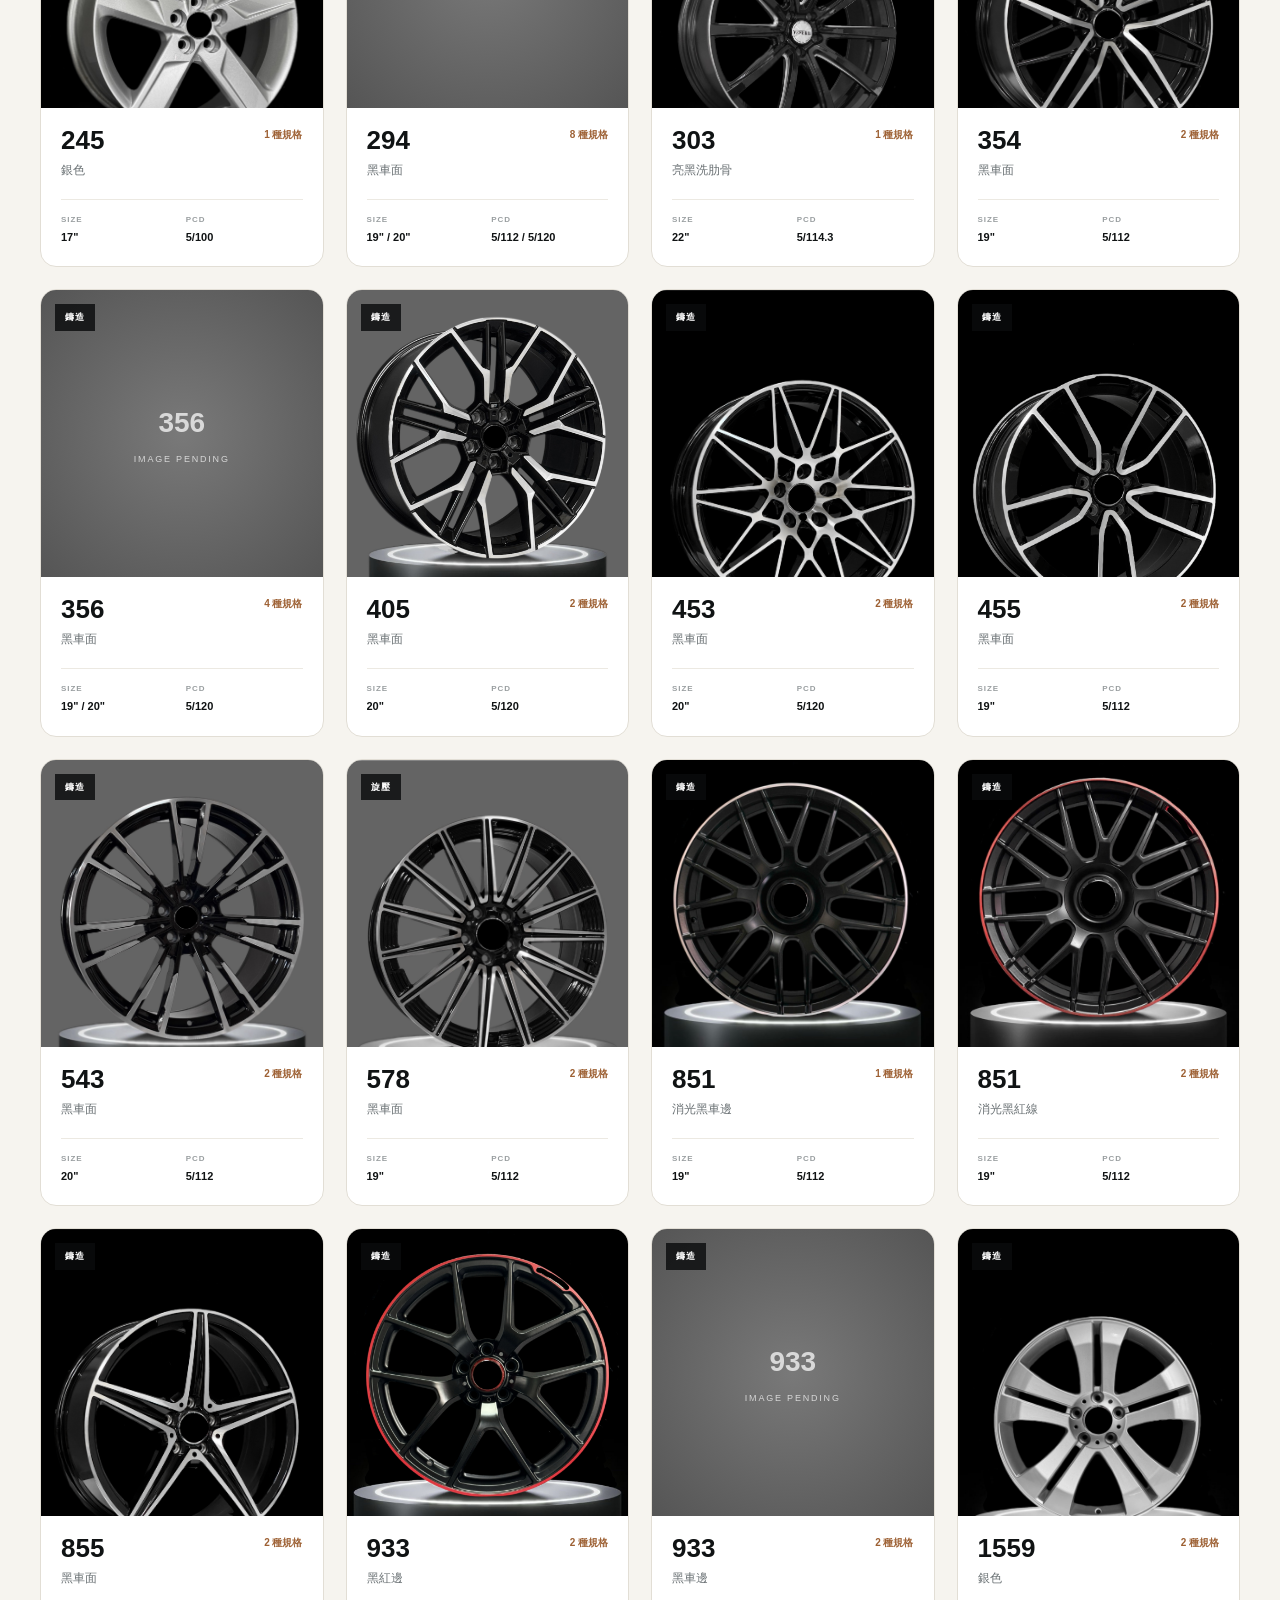
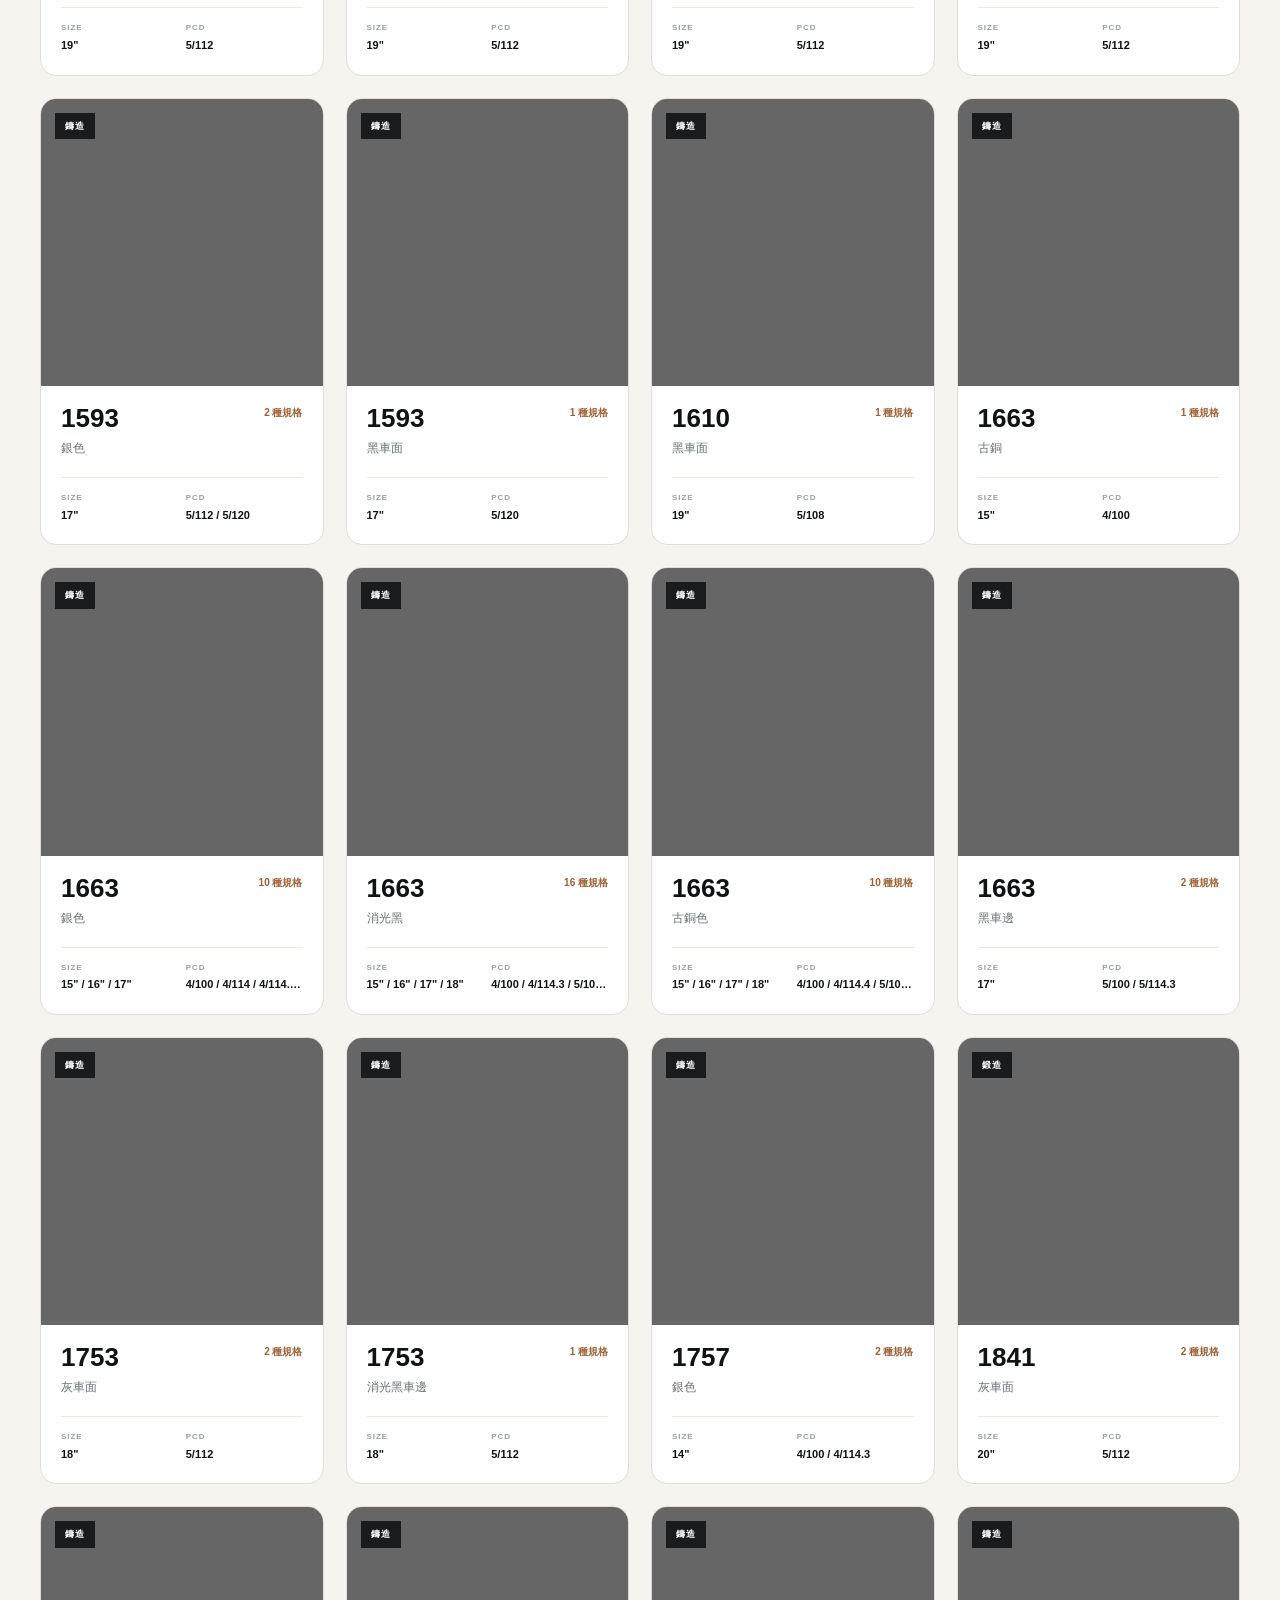
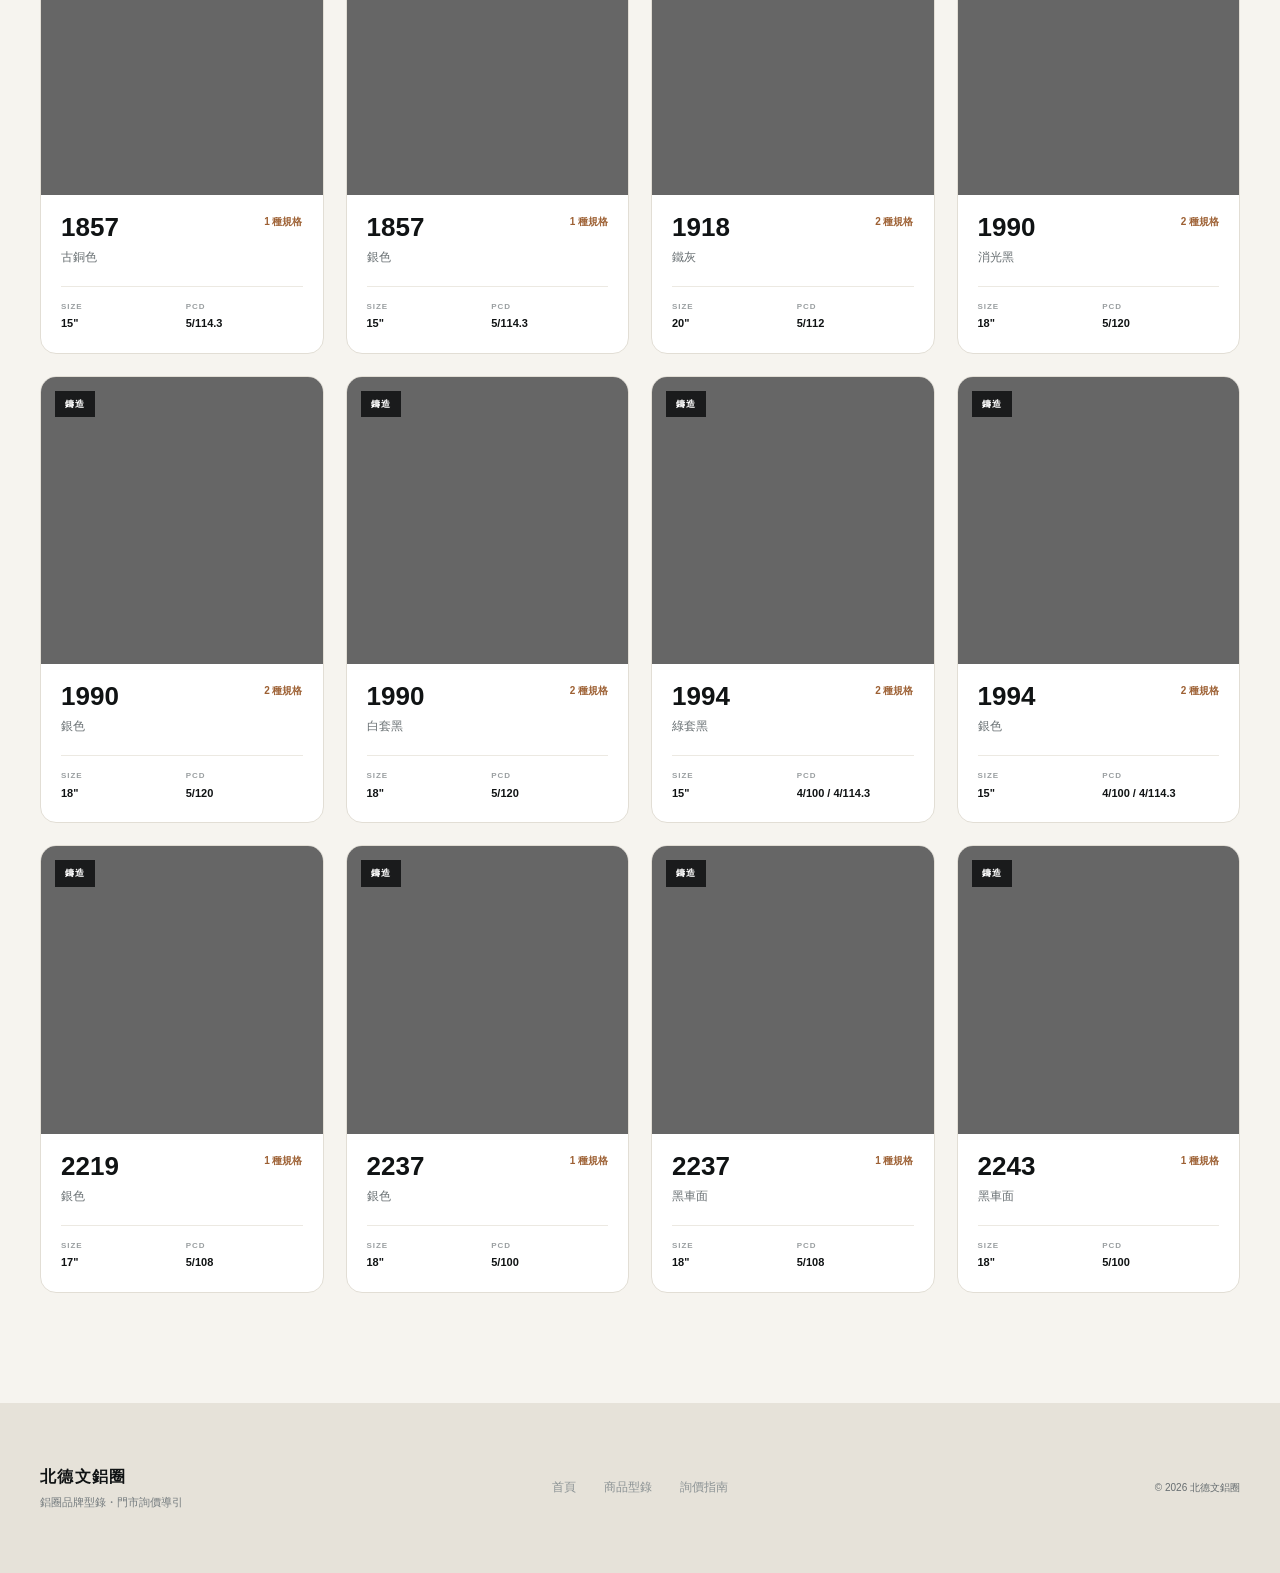
==== commit 719038d1: "Update productlist.html" ====
--- a/productlist.html
+++ b/productlist.html
@@ -36,6 +36,8 @@
           <p>產品查詢。</p>
         </div>
         <dl class="catalog-summary" aria-label="型錄資料統計">
+          <div><dt id="modelCount">—</dt><dd>型號</dd></div>
+          <div><dt id="specCount">—</dt><dd>規格</dd></div>
           <div><dt>13–22</dt><dd>吋</dd></div>
         </dl>
       </div>
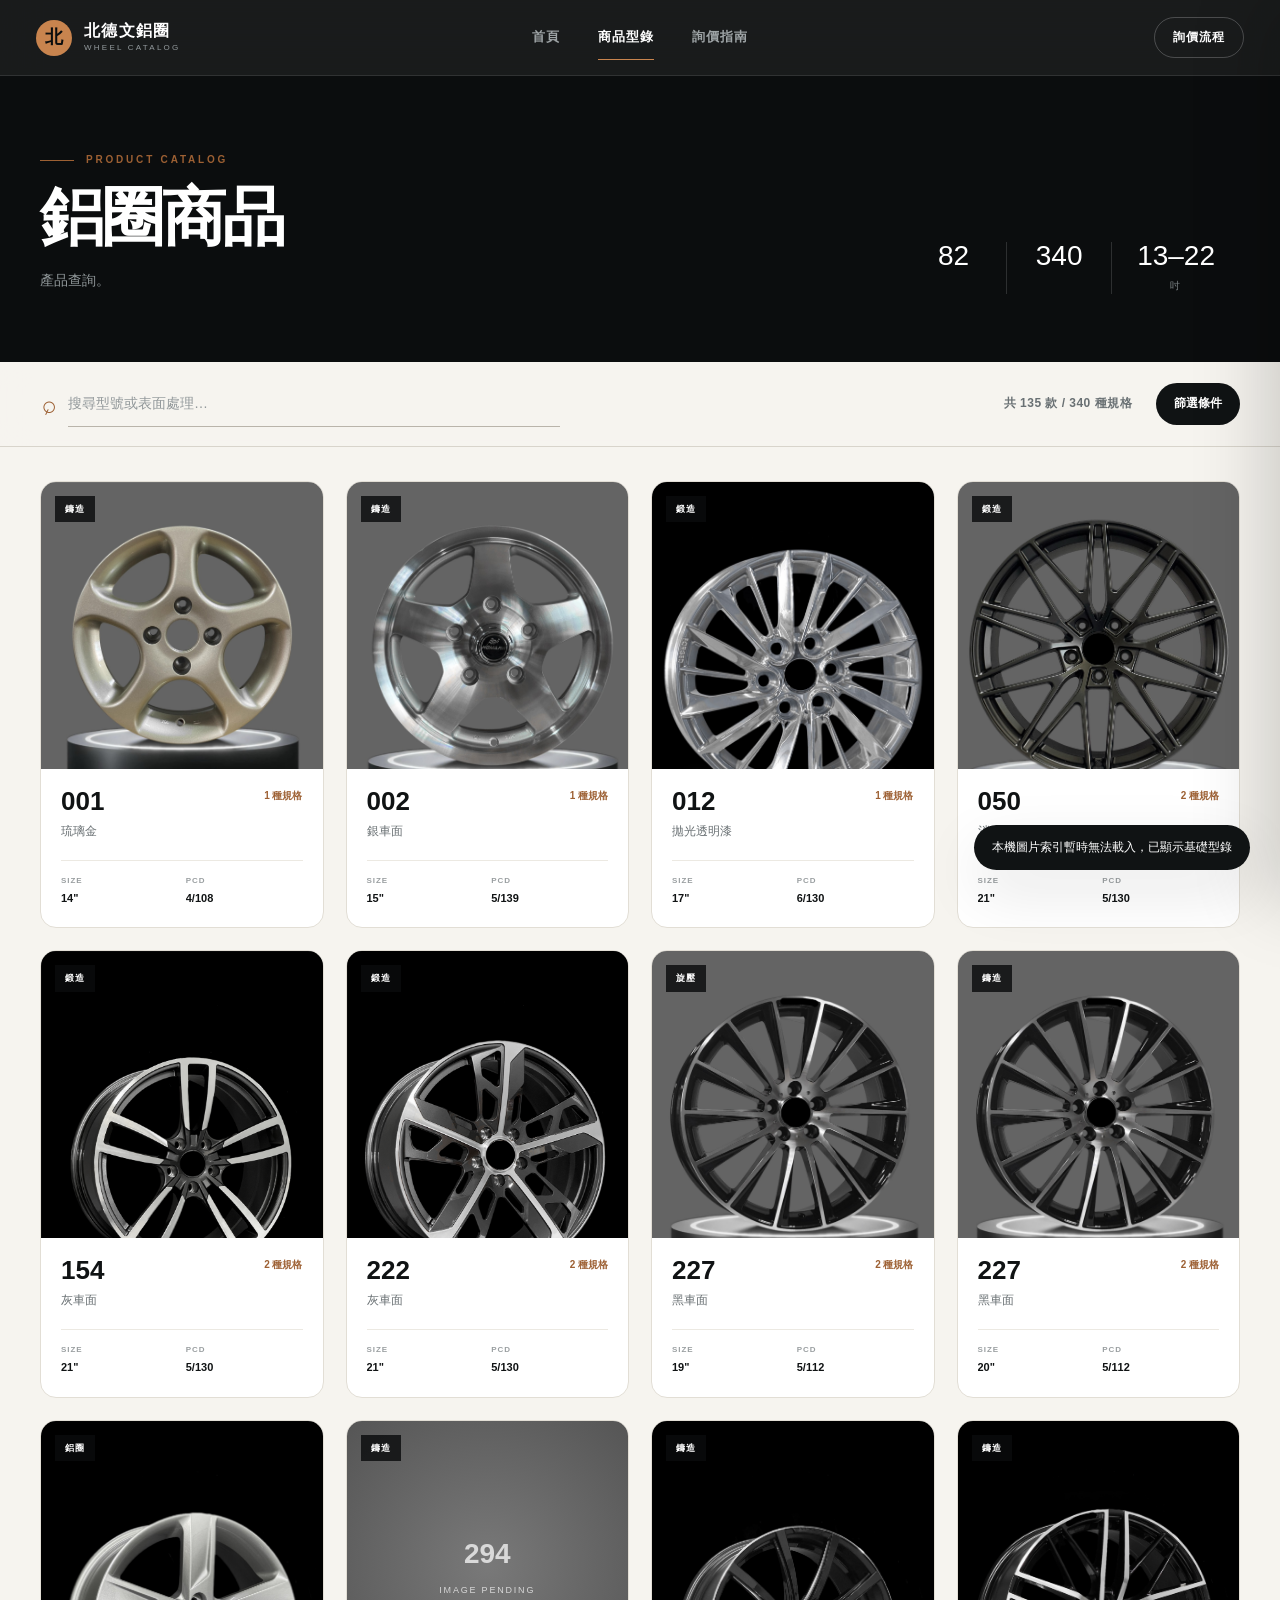
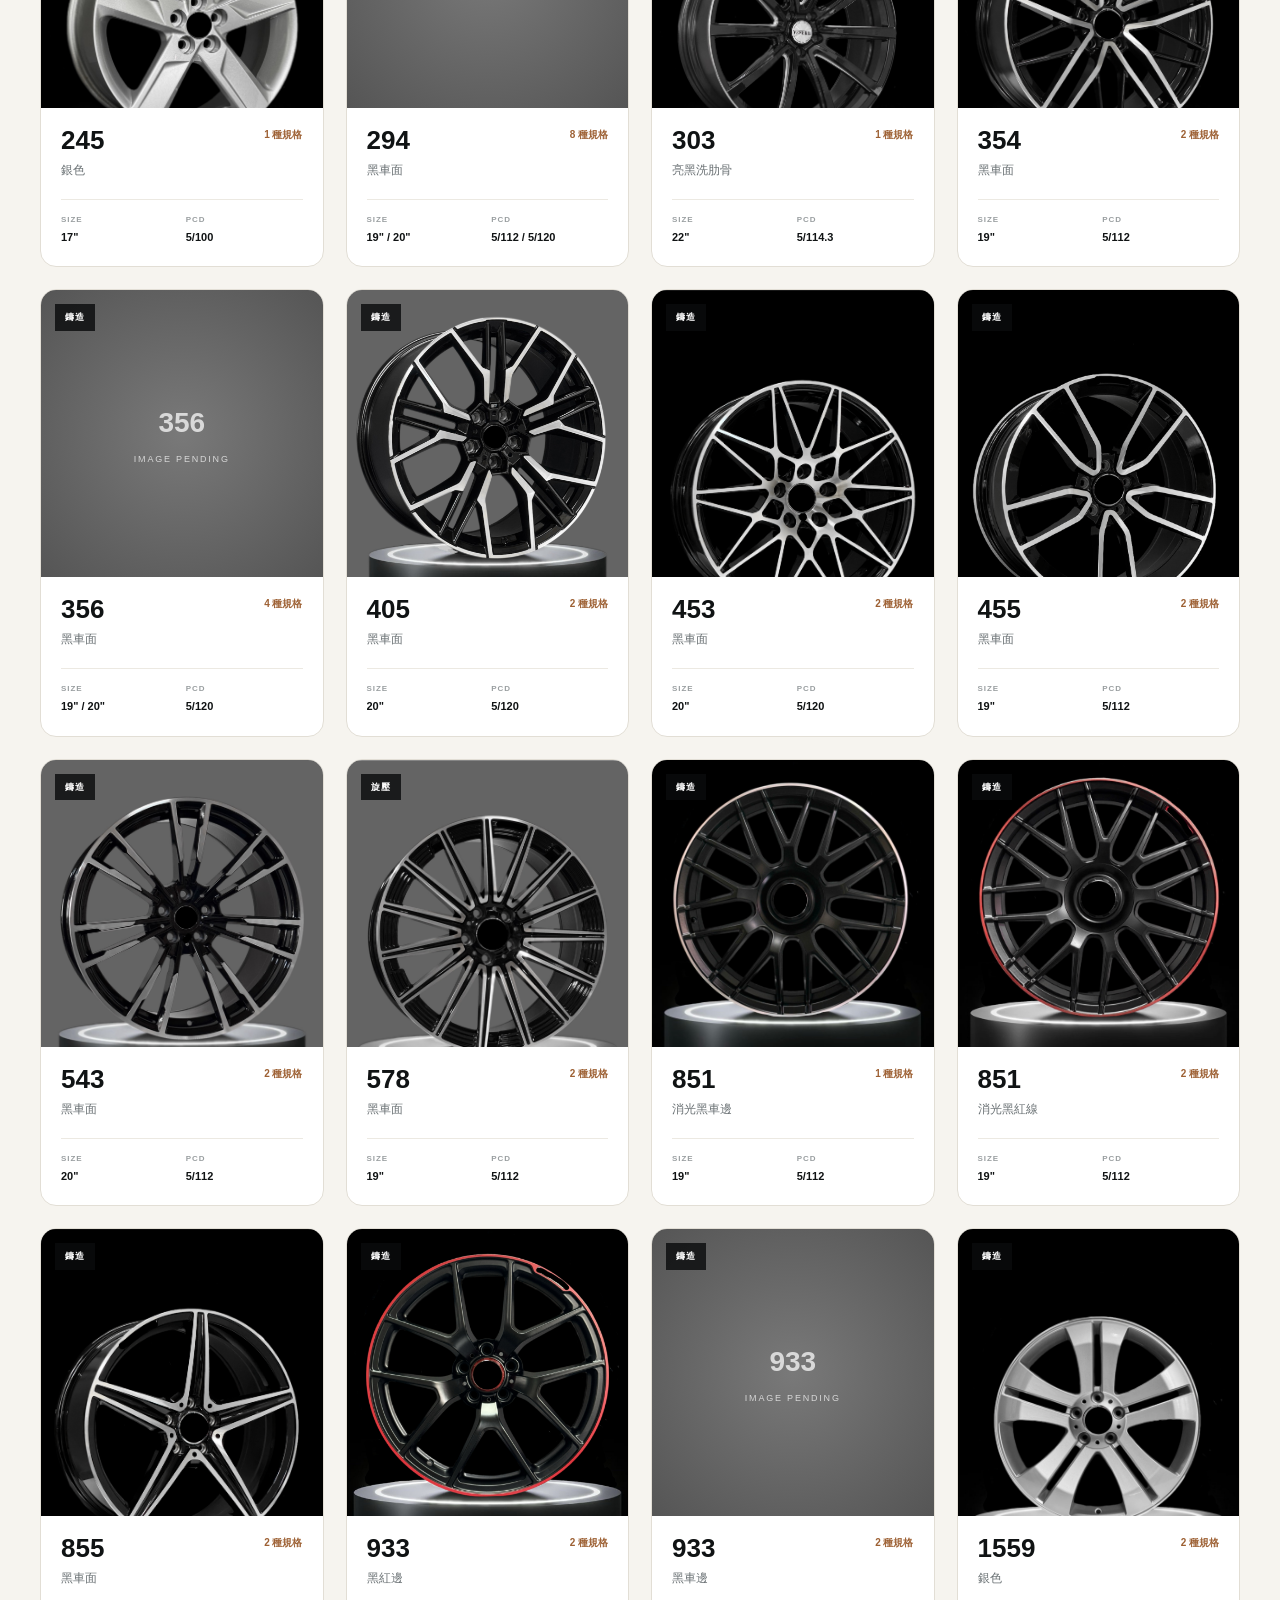
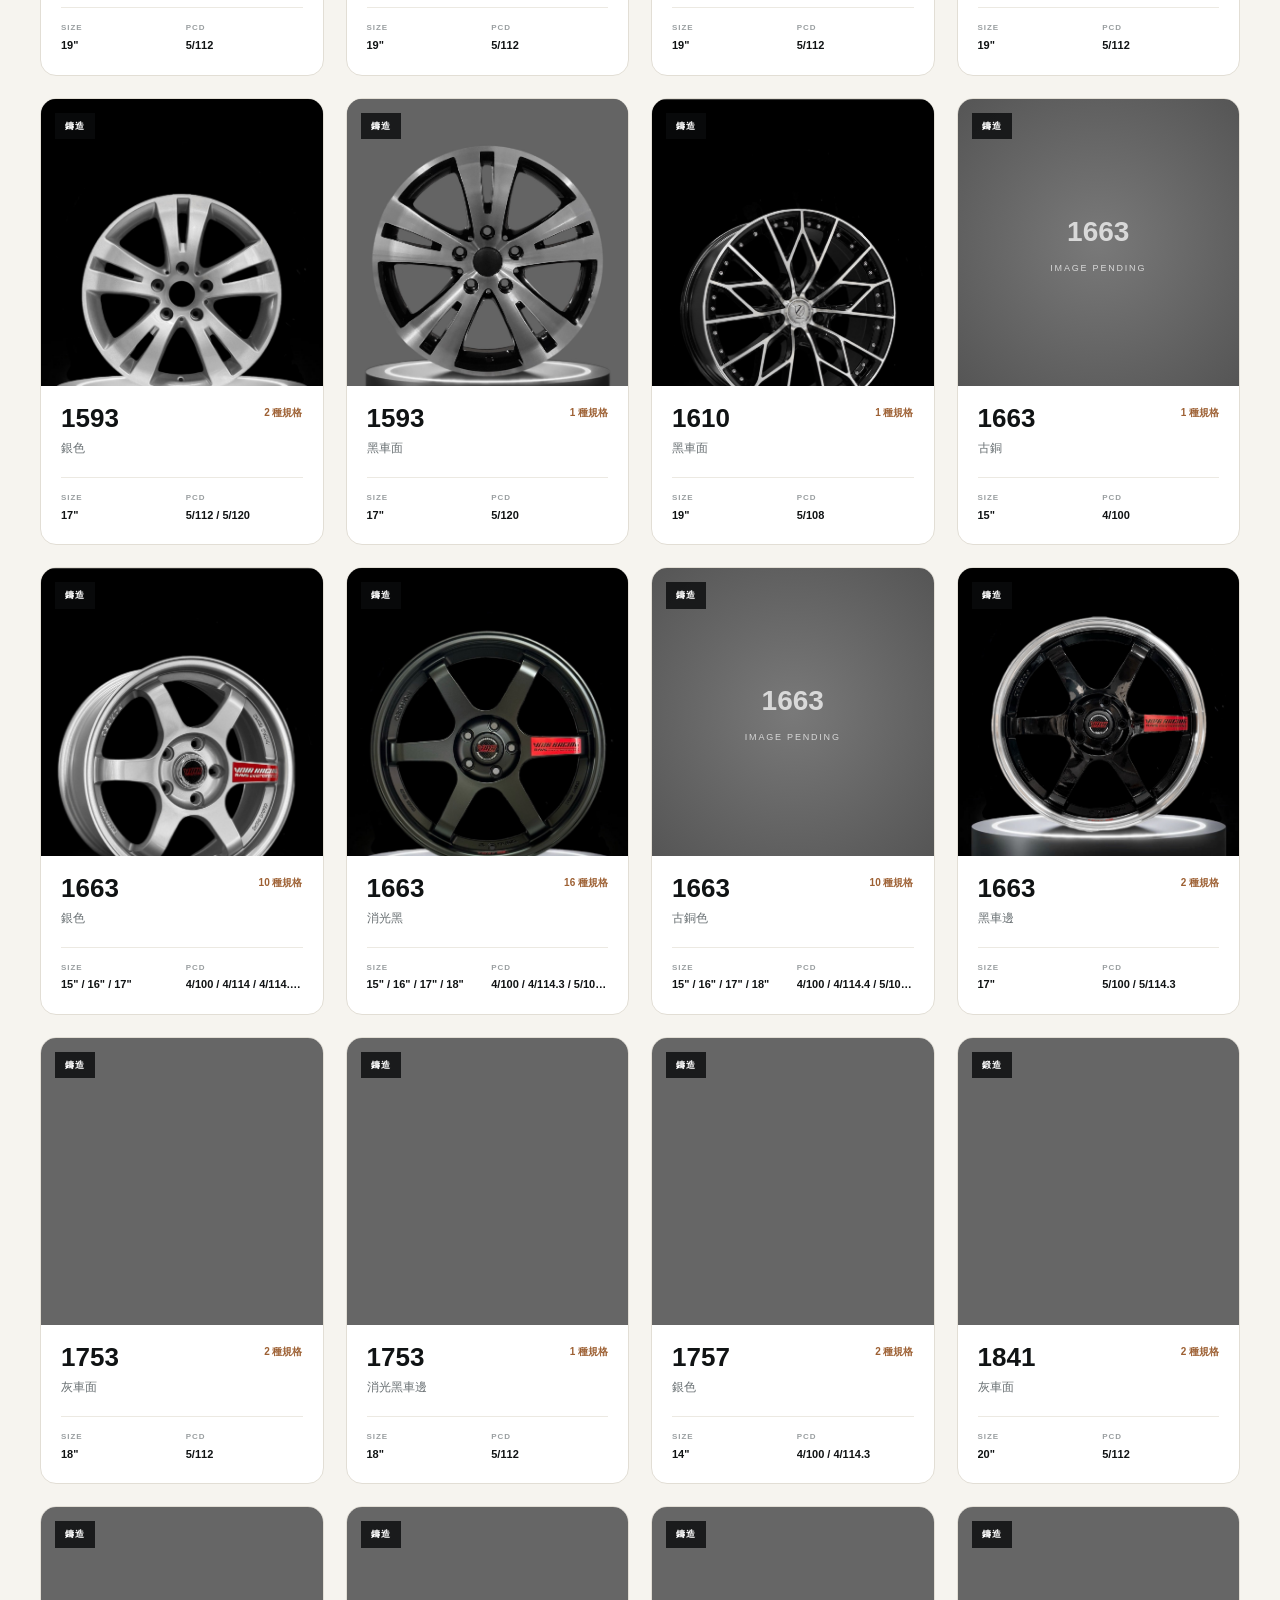
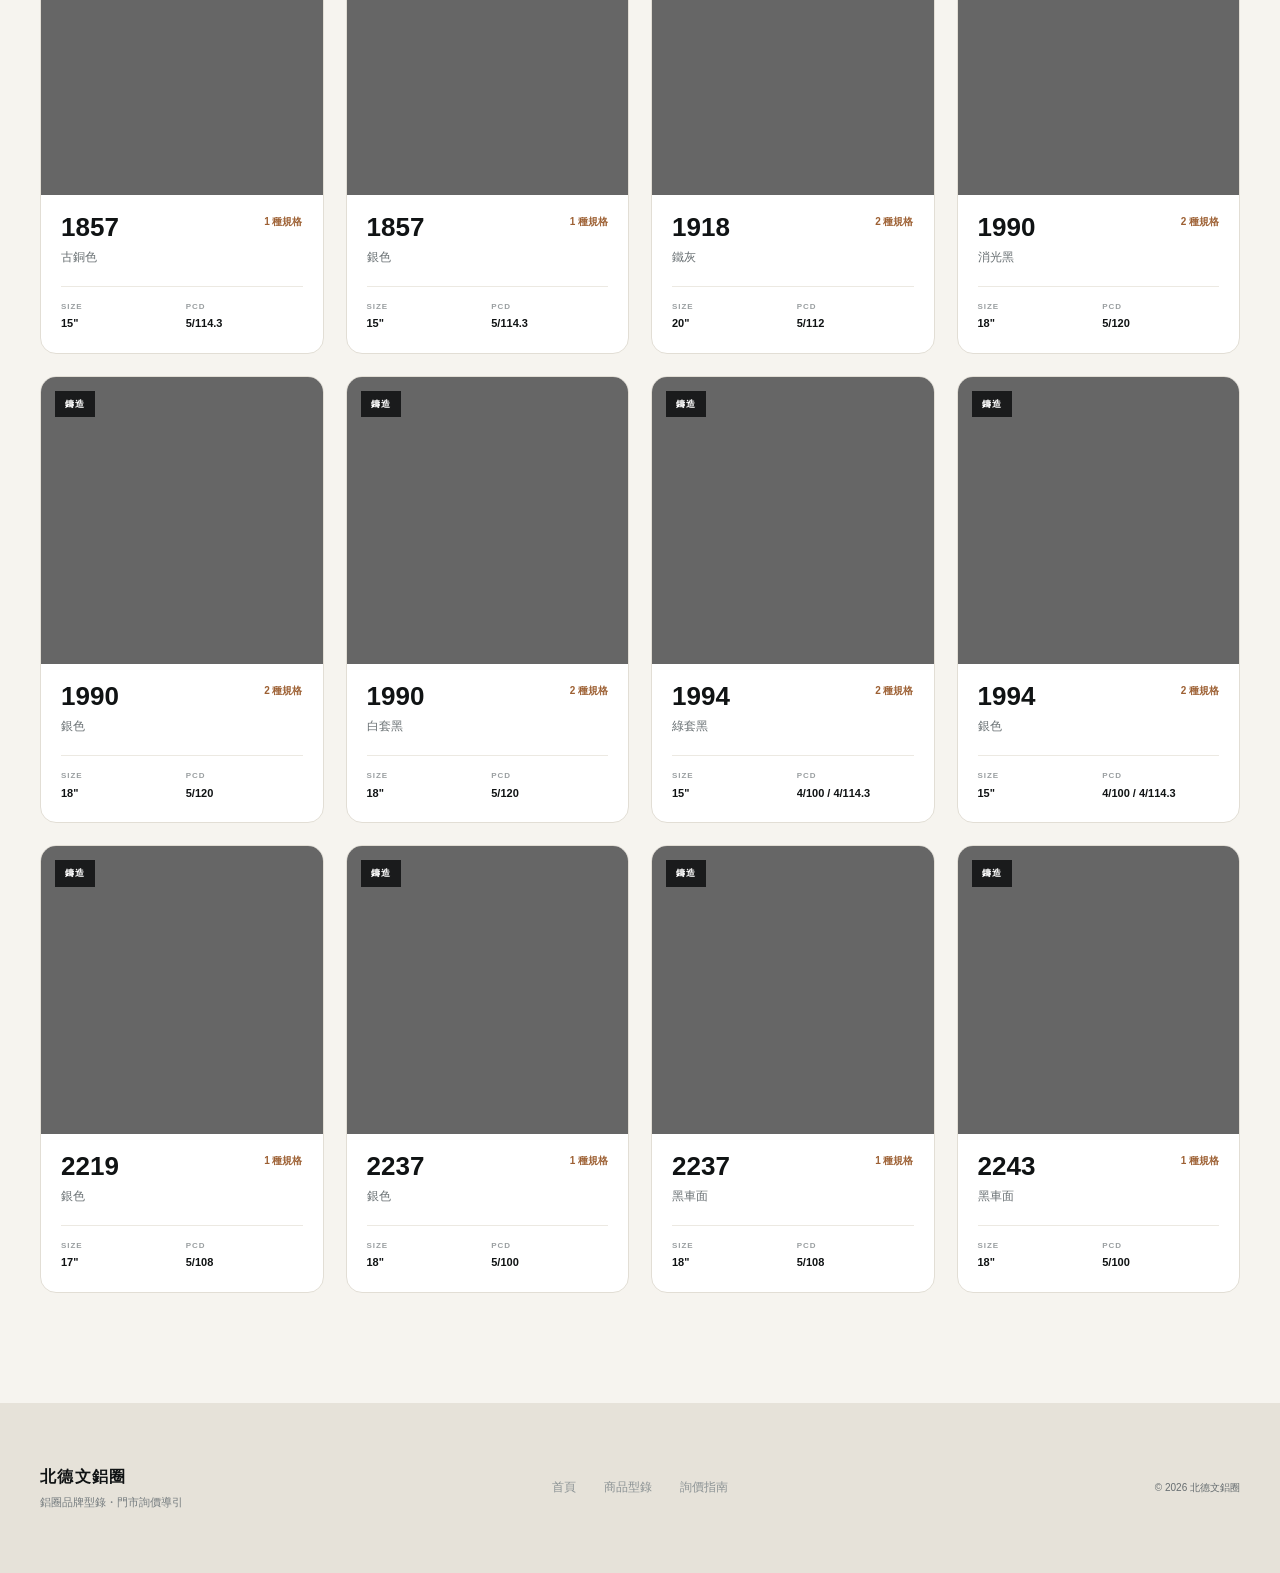
==== commit 61cb3ddc: "Update productlist.html" ====
--- a/productlist.html
+++ b/productlist.html
@@ -36,8 +36,8 @@
           <p>產品查詢。</p>
         </div>
         <dl class="catalog-summary" aria-label="型錄資料統計">
-          <div><dt id="modelCount">—</dt><dd>型號</dd></div>
-          <div><dt id="specCount">—</dt><dd>規格</dd></div>
+          <div><dt id="modelCount">—</dt><dd></dd></div>
+          <div><dt id="specCount">—</dt><dd></dd></div>
           <div><dt>13–22</dt><dd>吋</dd></div>
         </dl>
       </div>
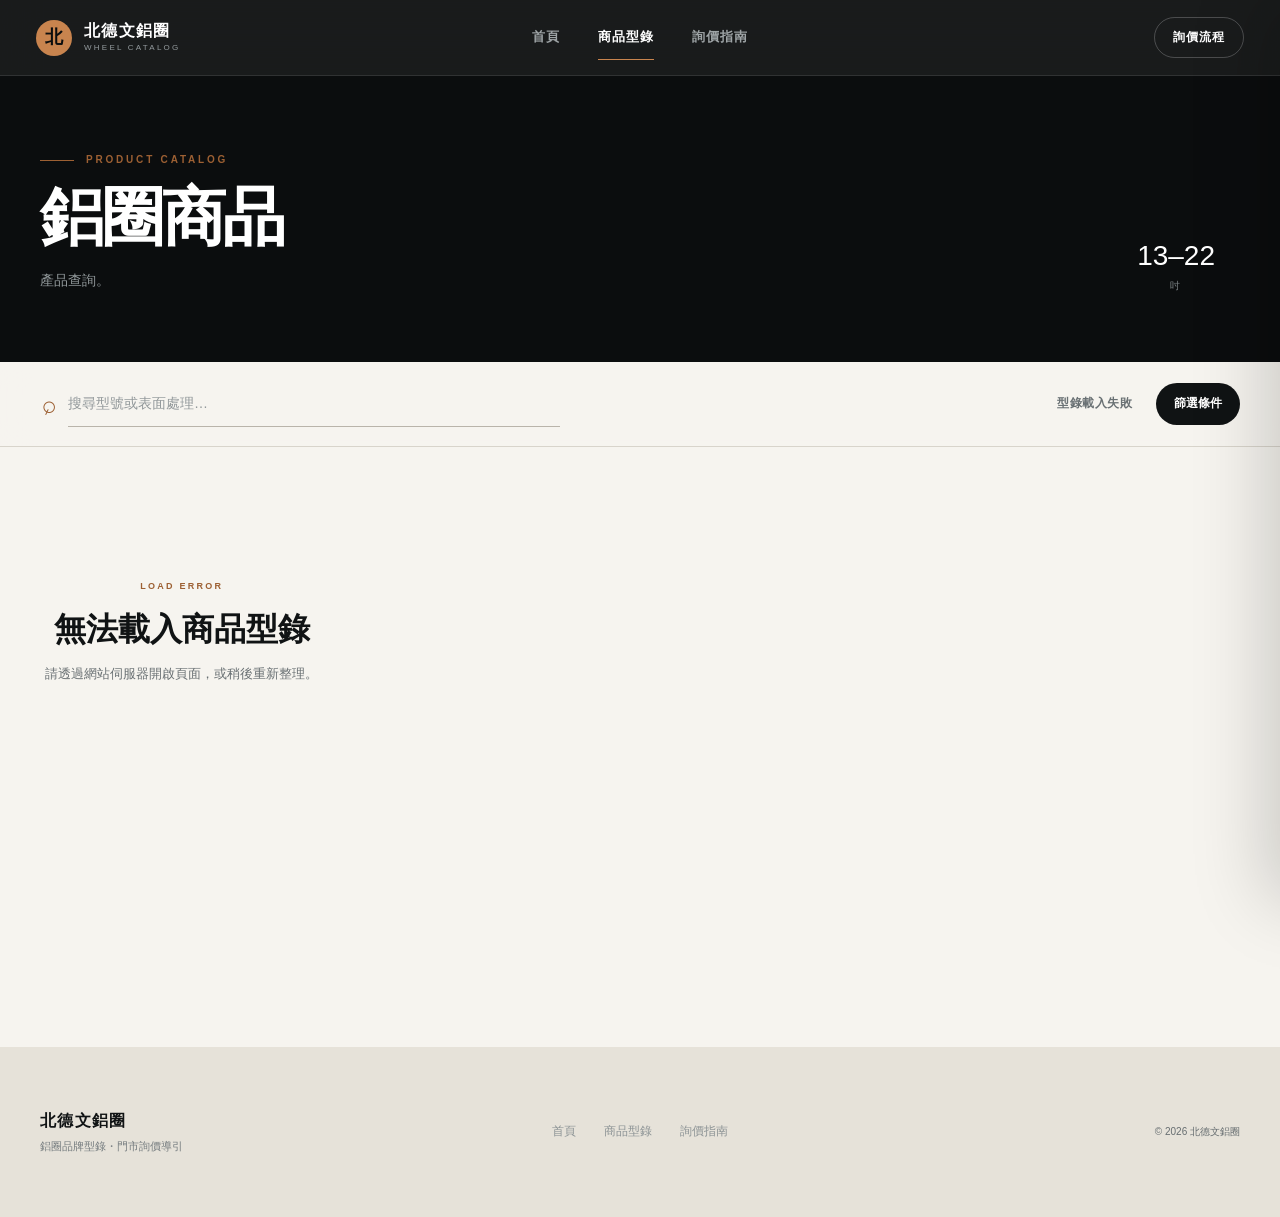
==== commit ae23e863: "Update productlist.html" ====
--- a/productlist.html
+++ b/productlist.html
@@ -36,8 +36,7 @@
           <p>產品查詢。</p>
         </div>
         <dl class="catalog-summary" aria-label="型錄資料統計">
-          <div><dt id="modelCount">—</dt><dd></dd></div>
-          <div><dt id="specCount">—</dt><dd></dd></div>
+         
           <div><dt>13–22</dt><dd>吋</dd></div>
         </dl>
       </div>
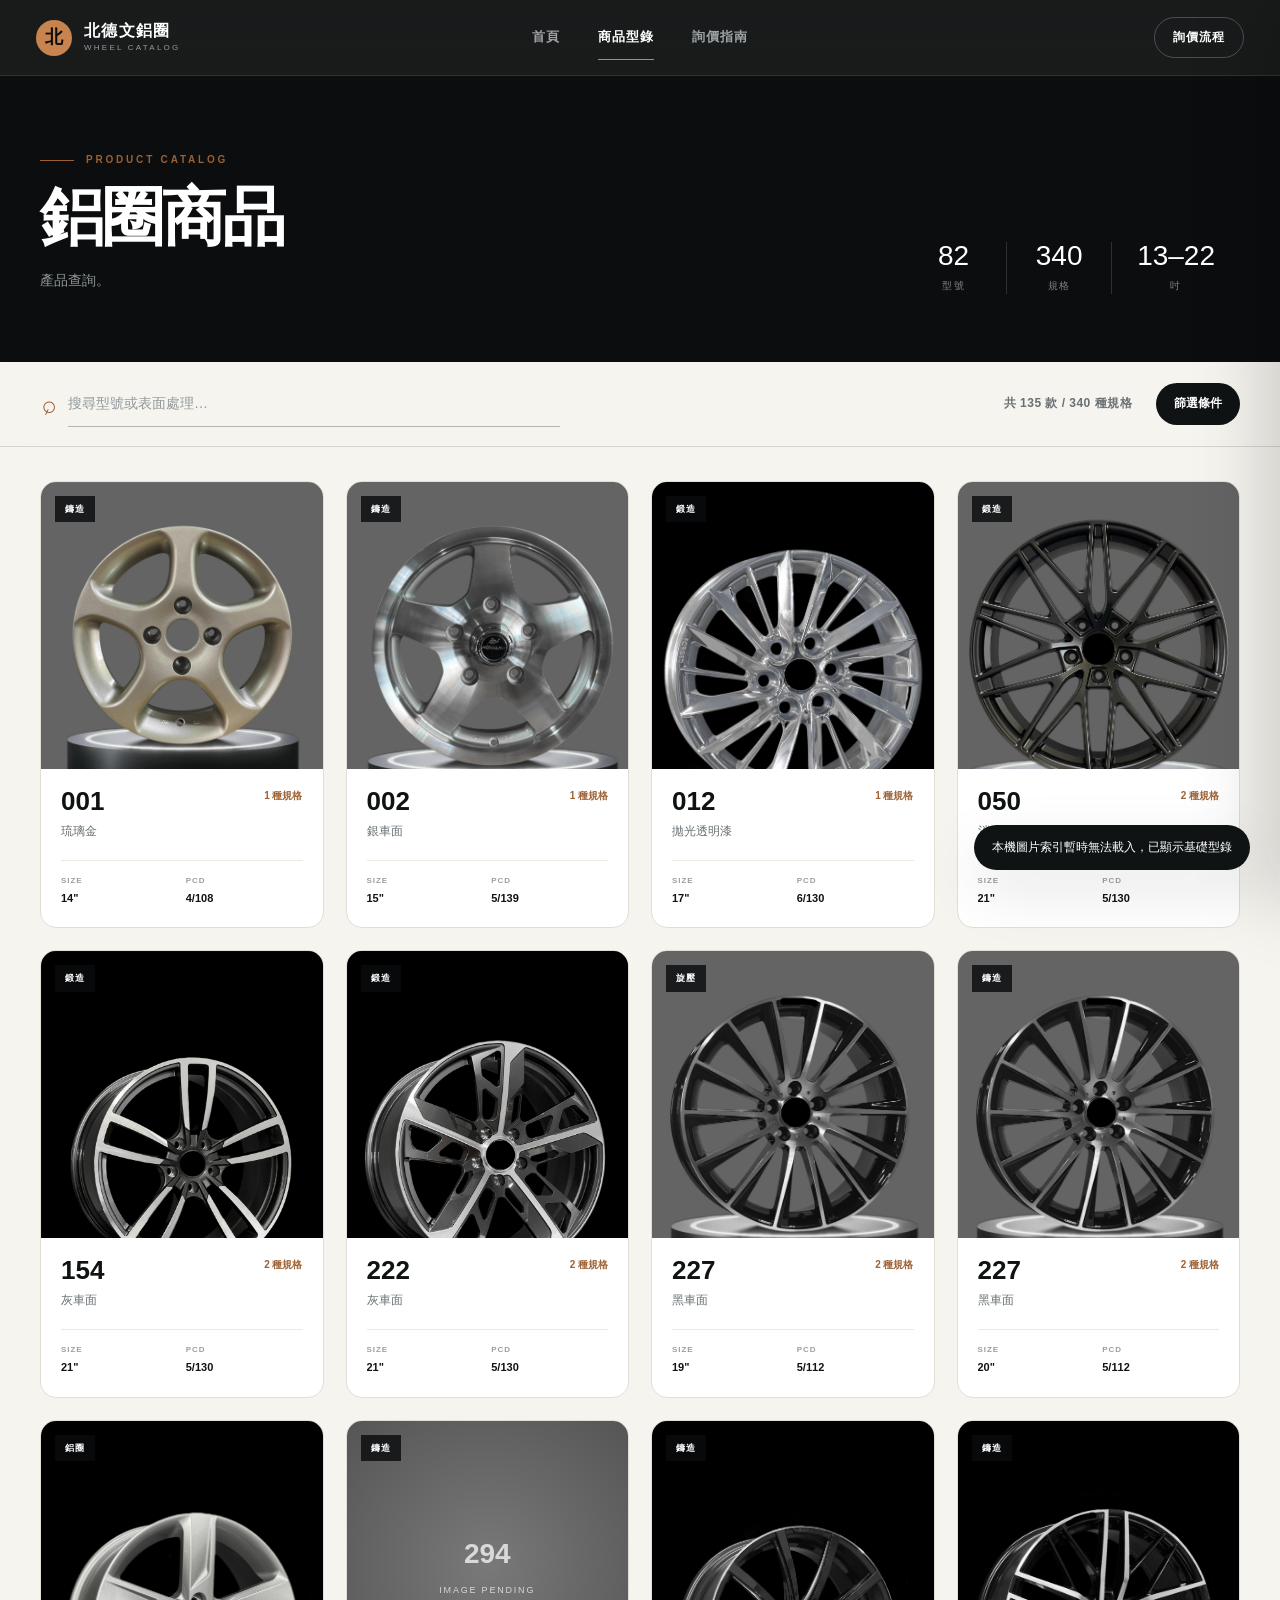
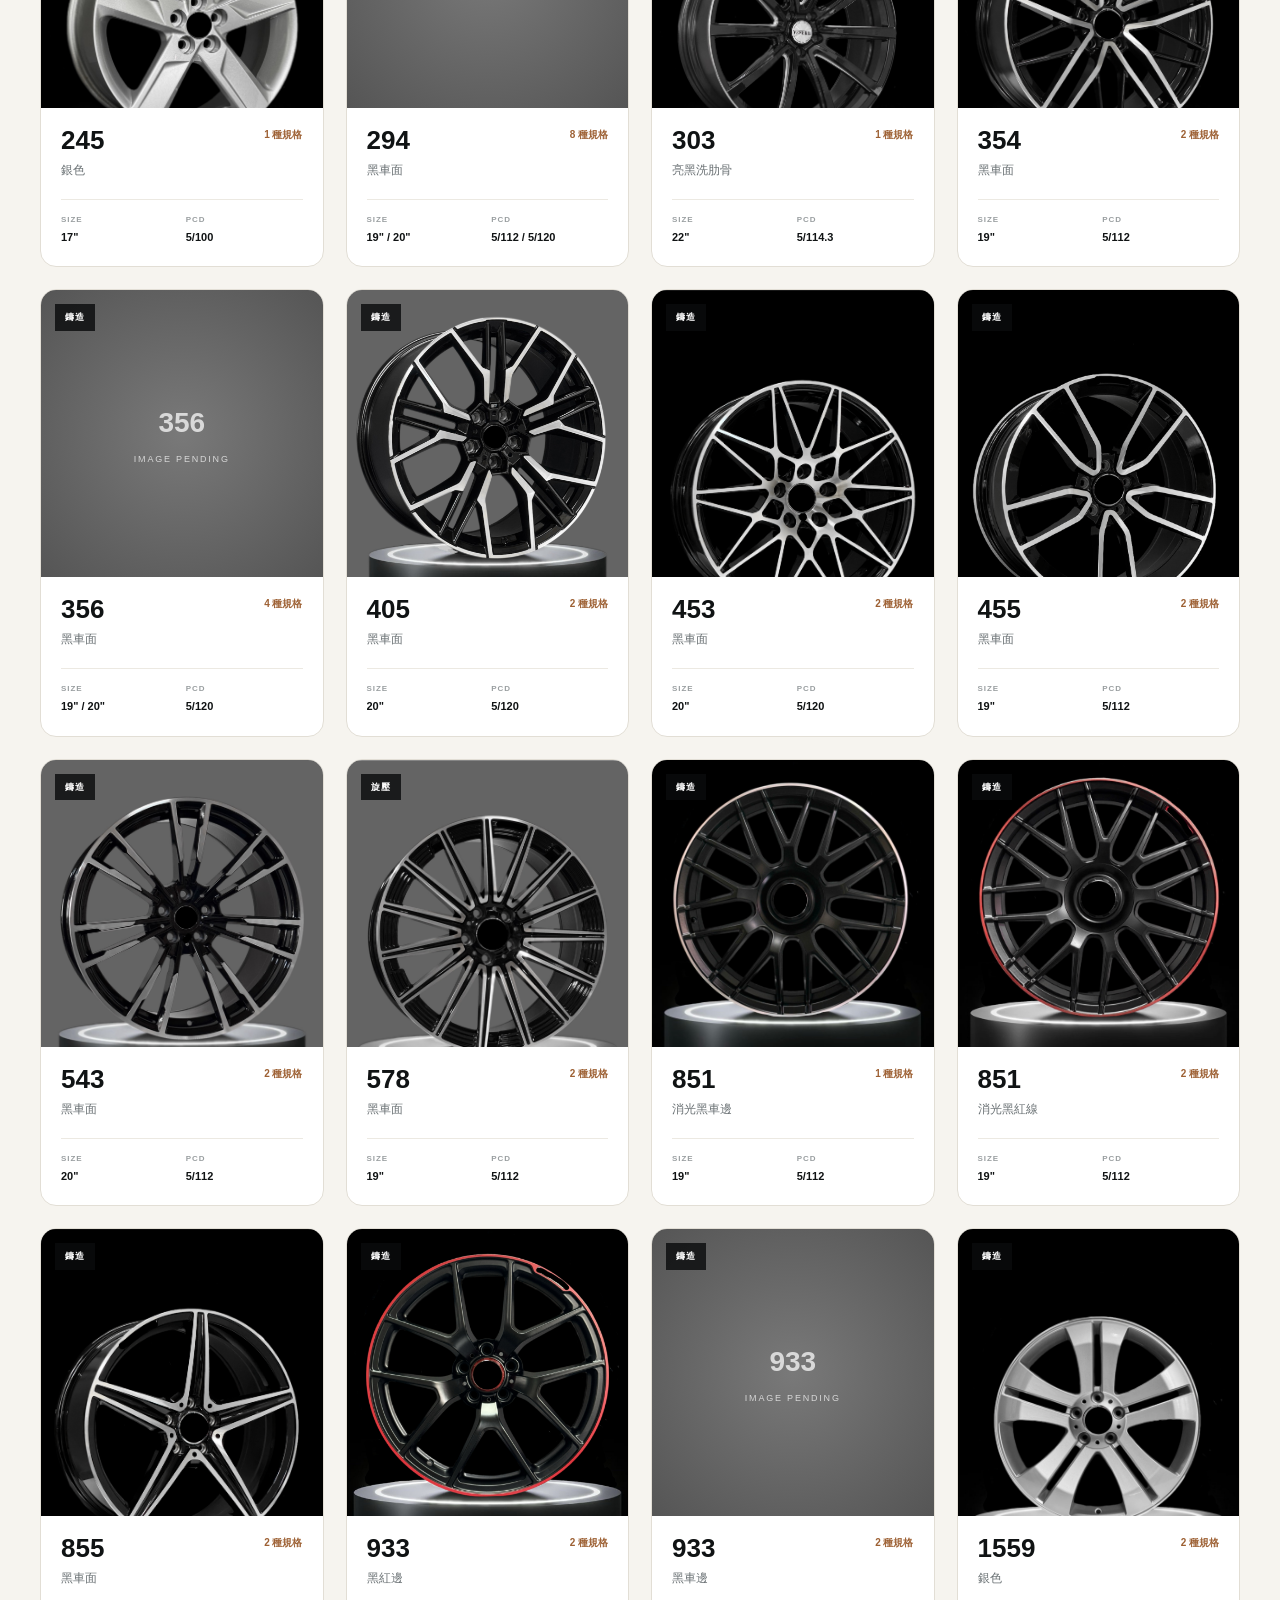
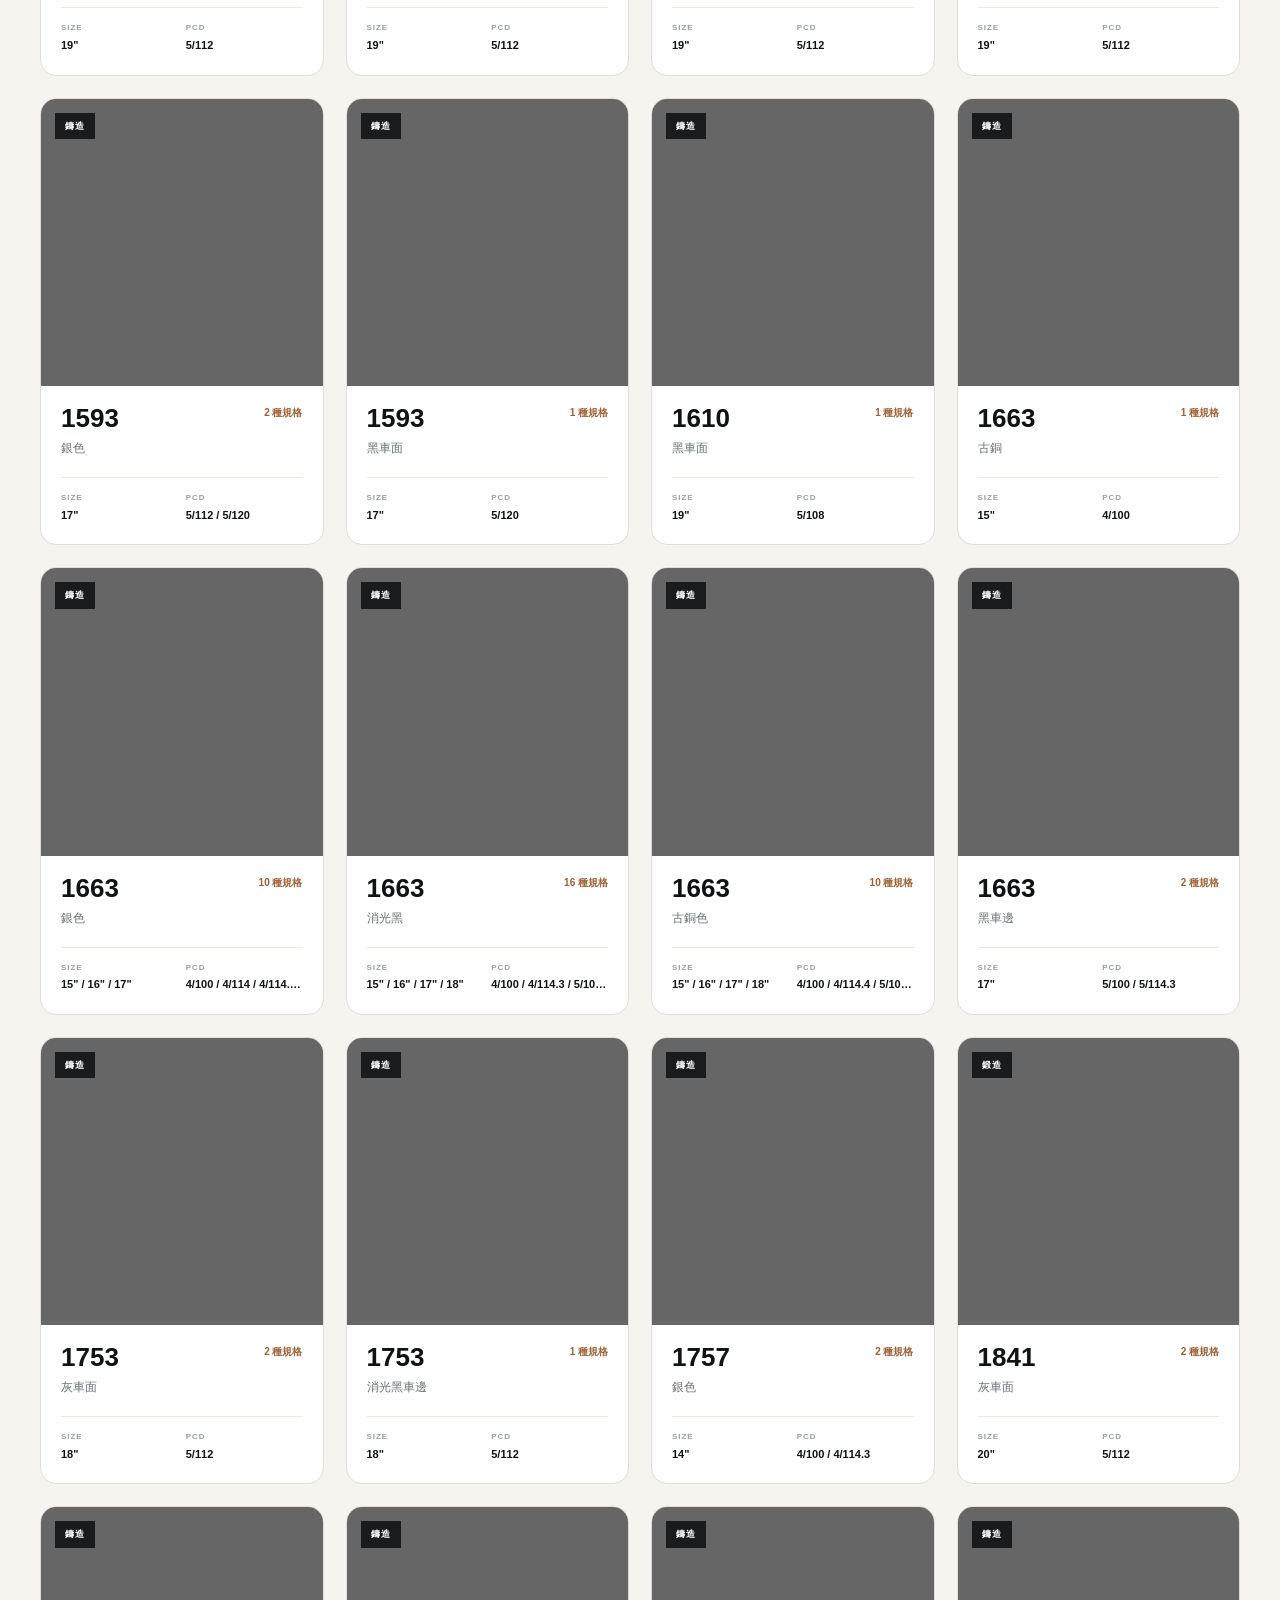
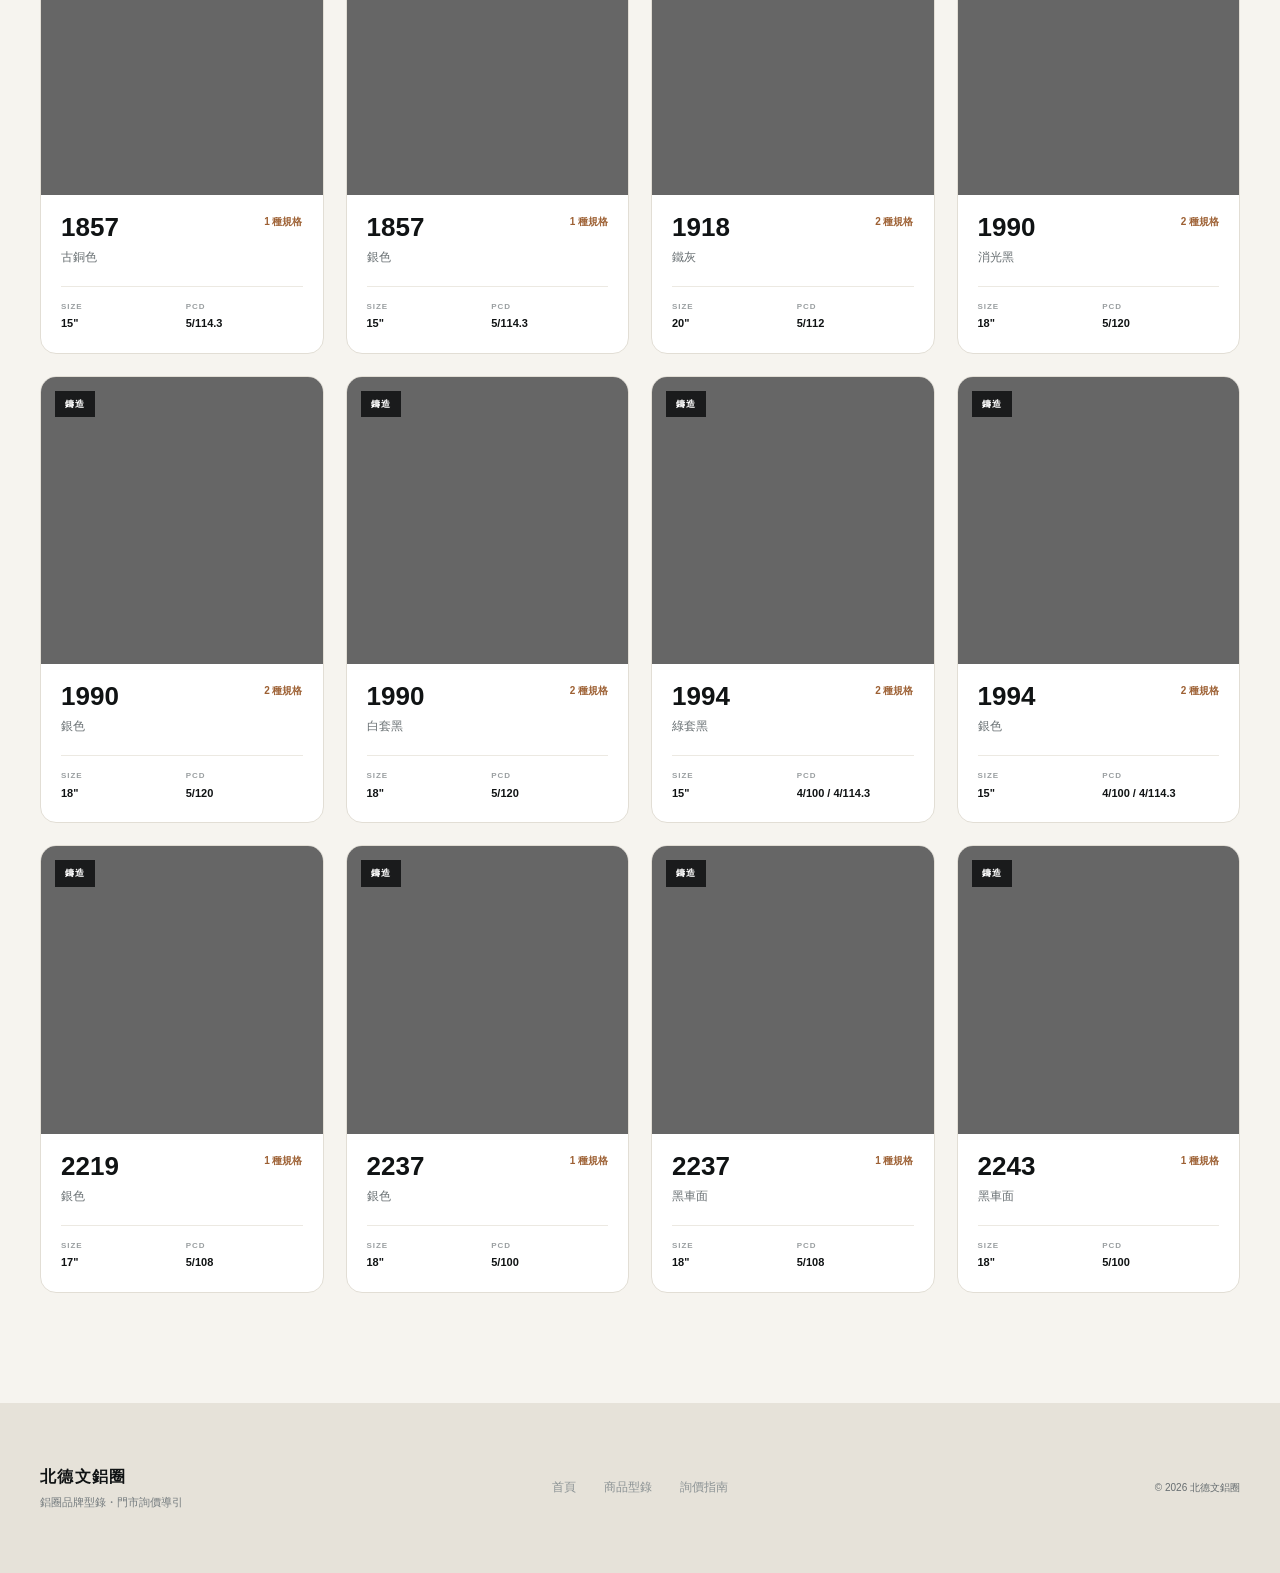
==== commit 729dc458: "Update productlist.html" ====
--- a/productlist.html
+++ b/productlist.html
@@ -36,7 +36,8 @@
           <p>產品查詢。</p>
         </div>
         <dl class="catalog-summary" aria-label="型錄資料統計">
-         
+          <div><dt id="modelCount">—</dt><dd>型號</dd></div>
+          <div><dt id="specCount">—</dt><dd>規格</dd></div>
           <div><dt>13–22</dt><dd>吋</dd></div>
         </dl>
       </div>
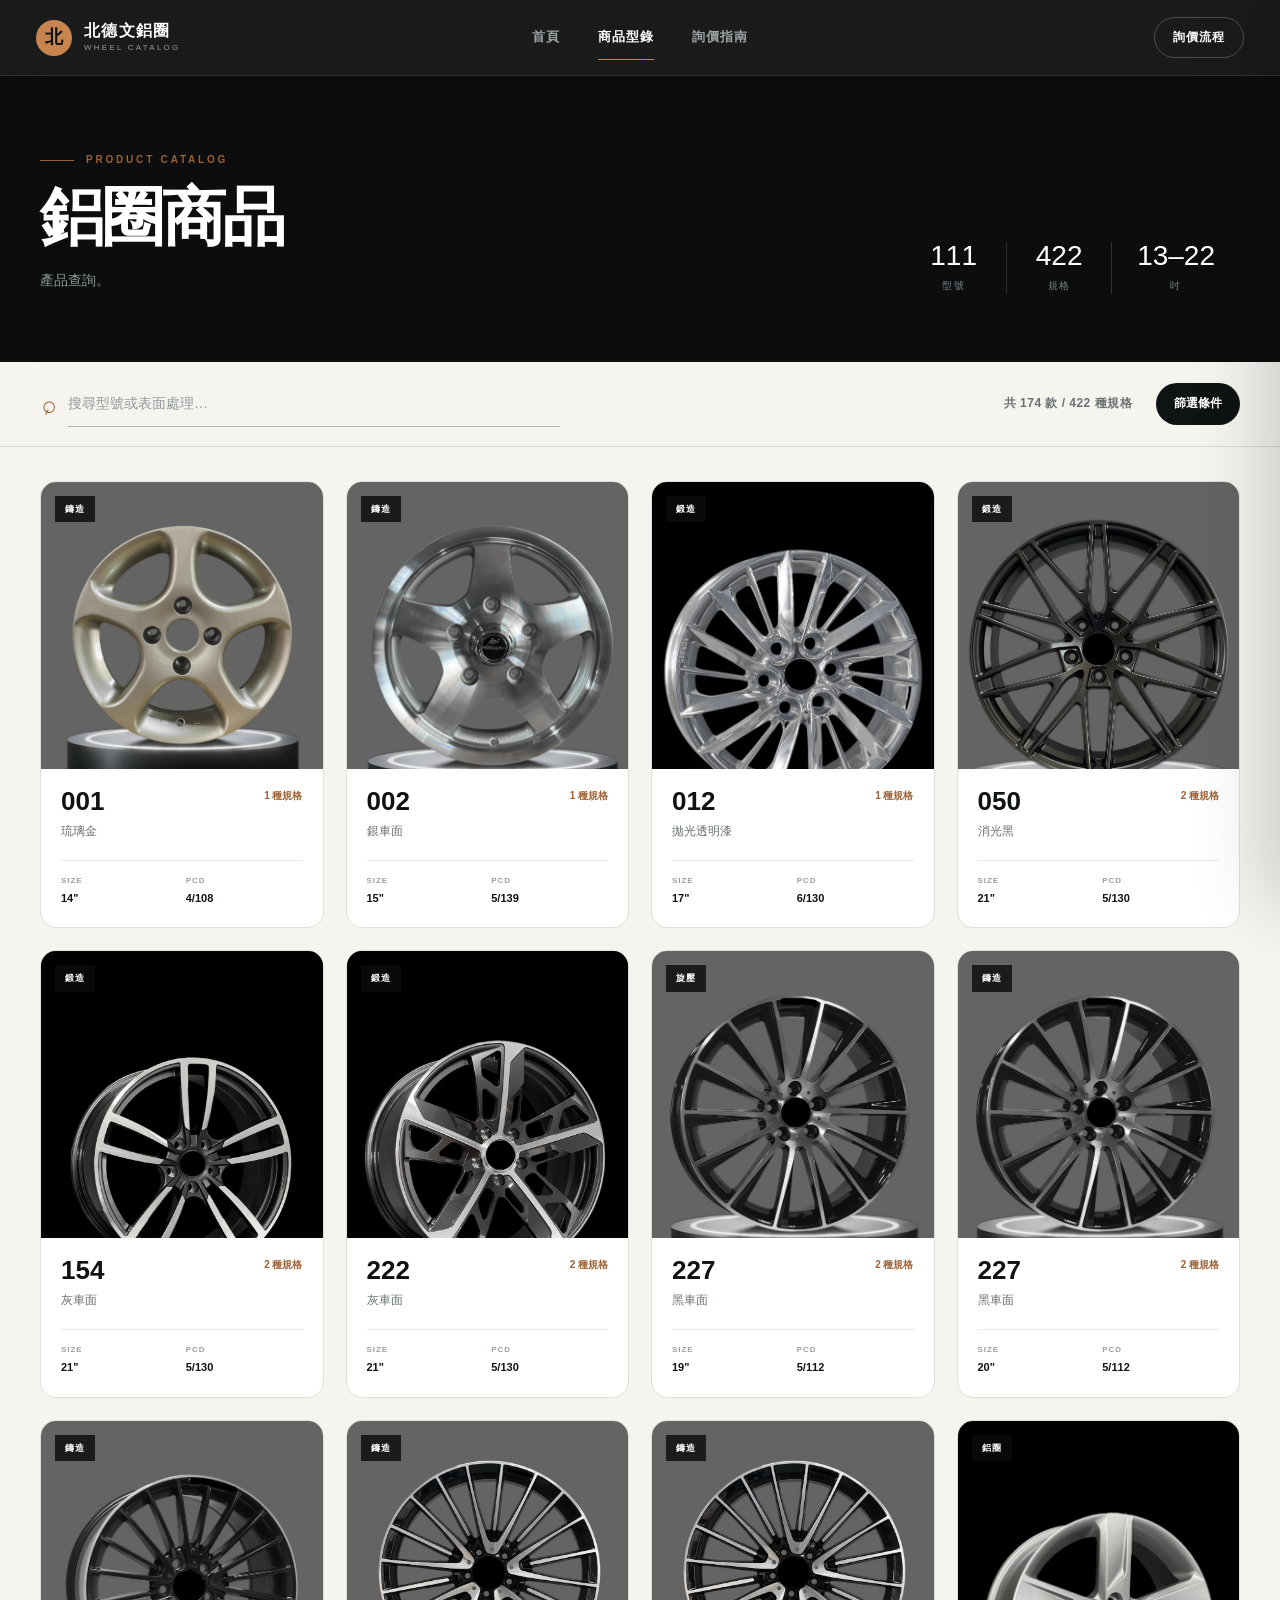
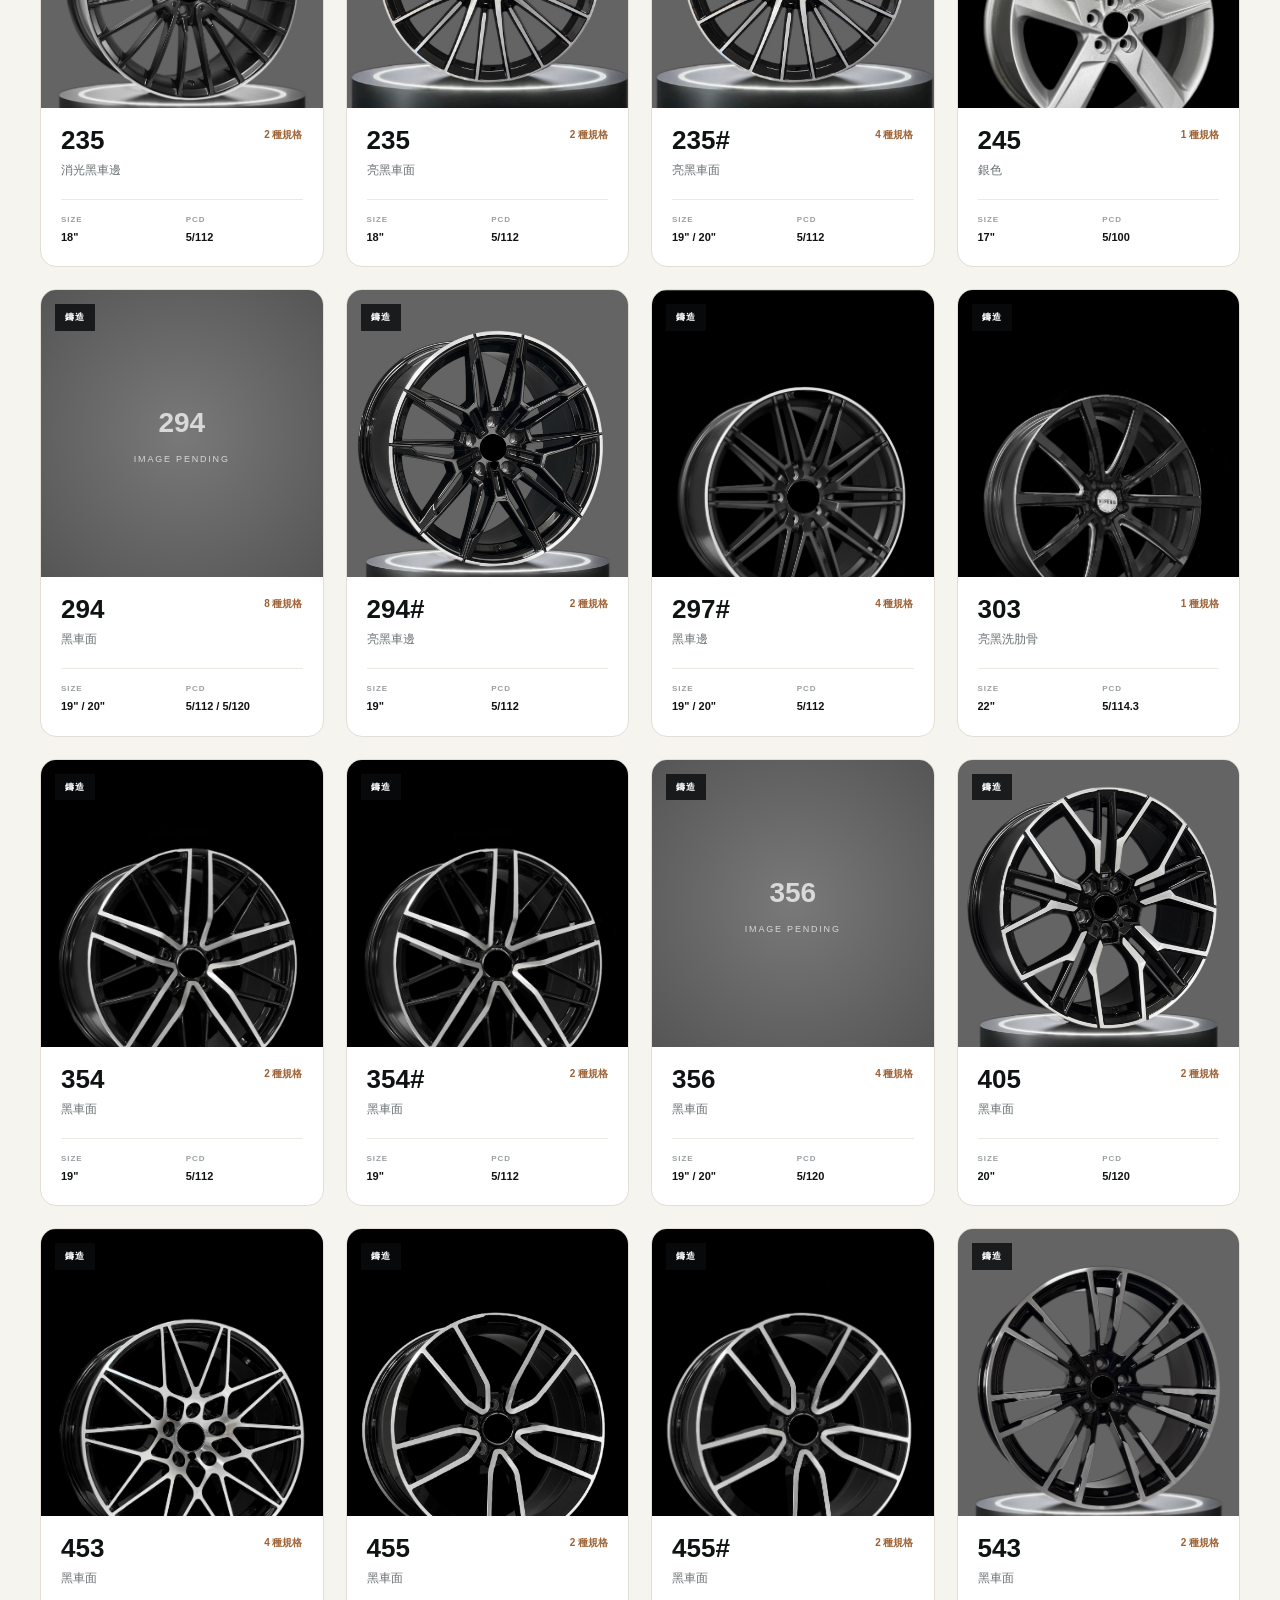
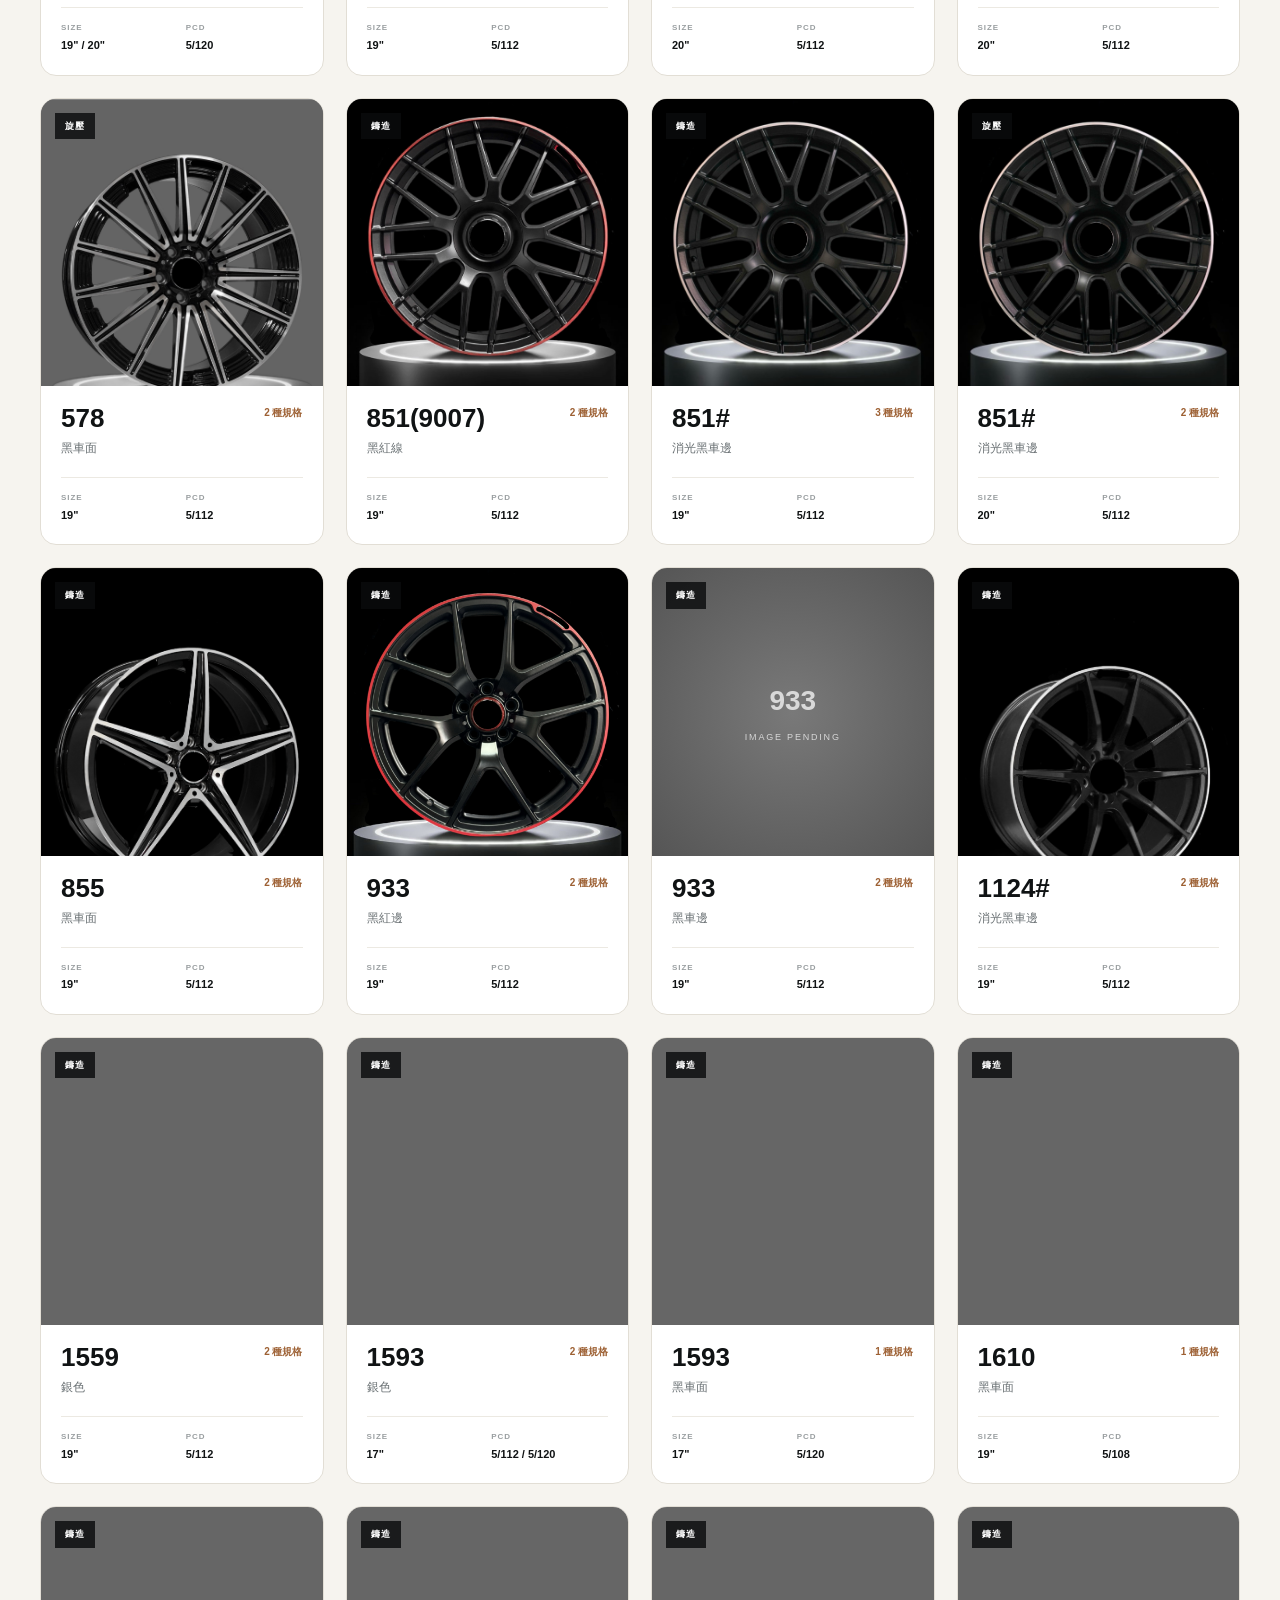
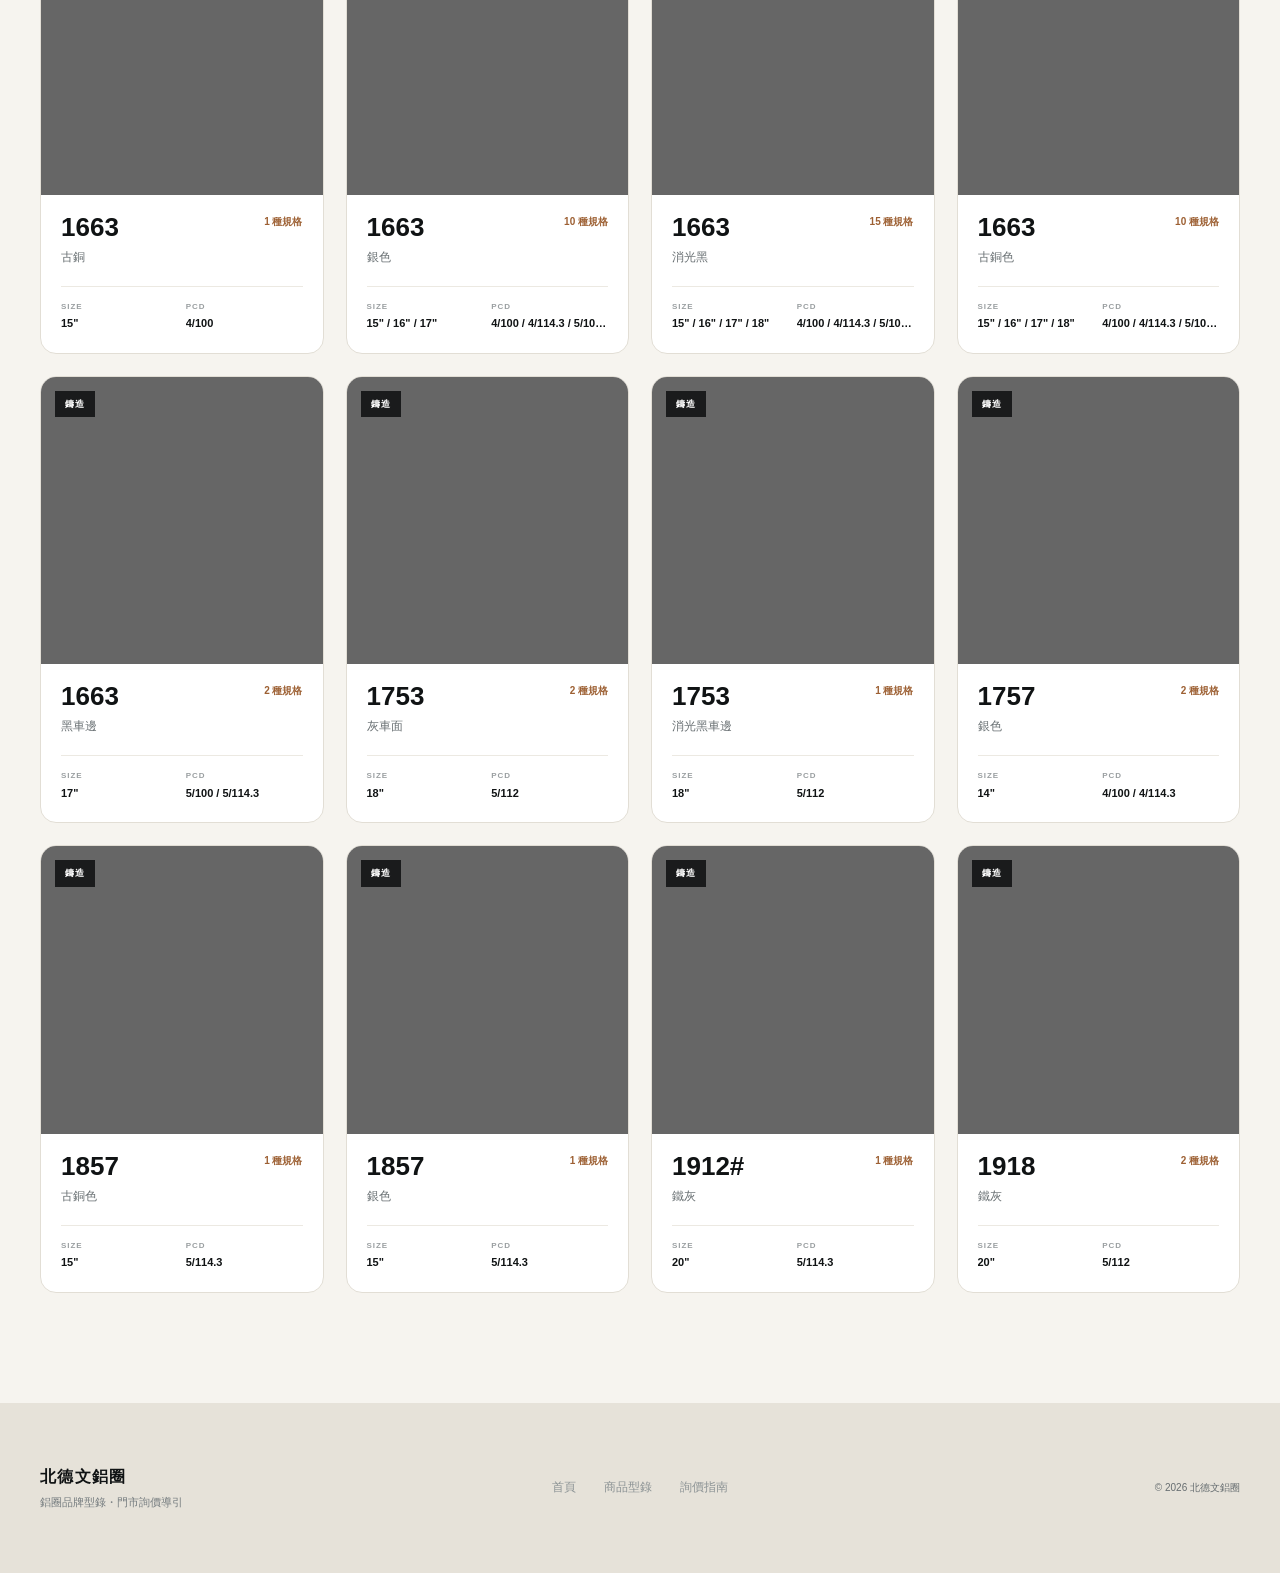
==== commit 77de9b37: "Update productlist.html" ====
--- a/productlist.html
+++ b/productlist.html
@@ -73,6 +73,10 @@
           <div id="filterPCD" class="chips"></div>
         </section>
         <section>
+          <h3>J 值</h3>
+          <div id="filterJValues" class="chips"></div>
+        </section>
+        <section>
           <h3>製造工藝</h3>
           <div id="filterCategories" class="chips"></div>
         </section>
